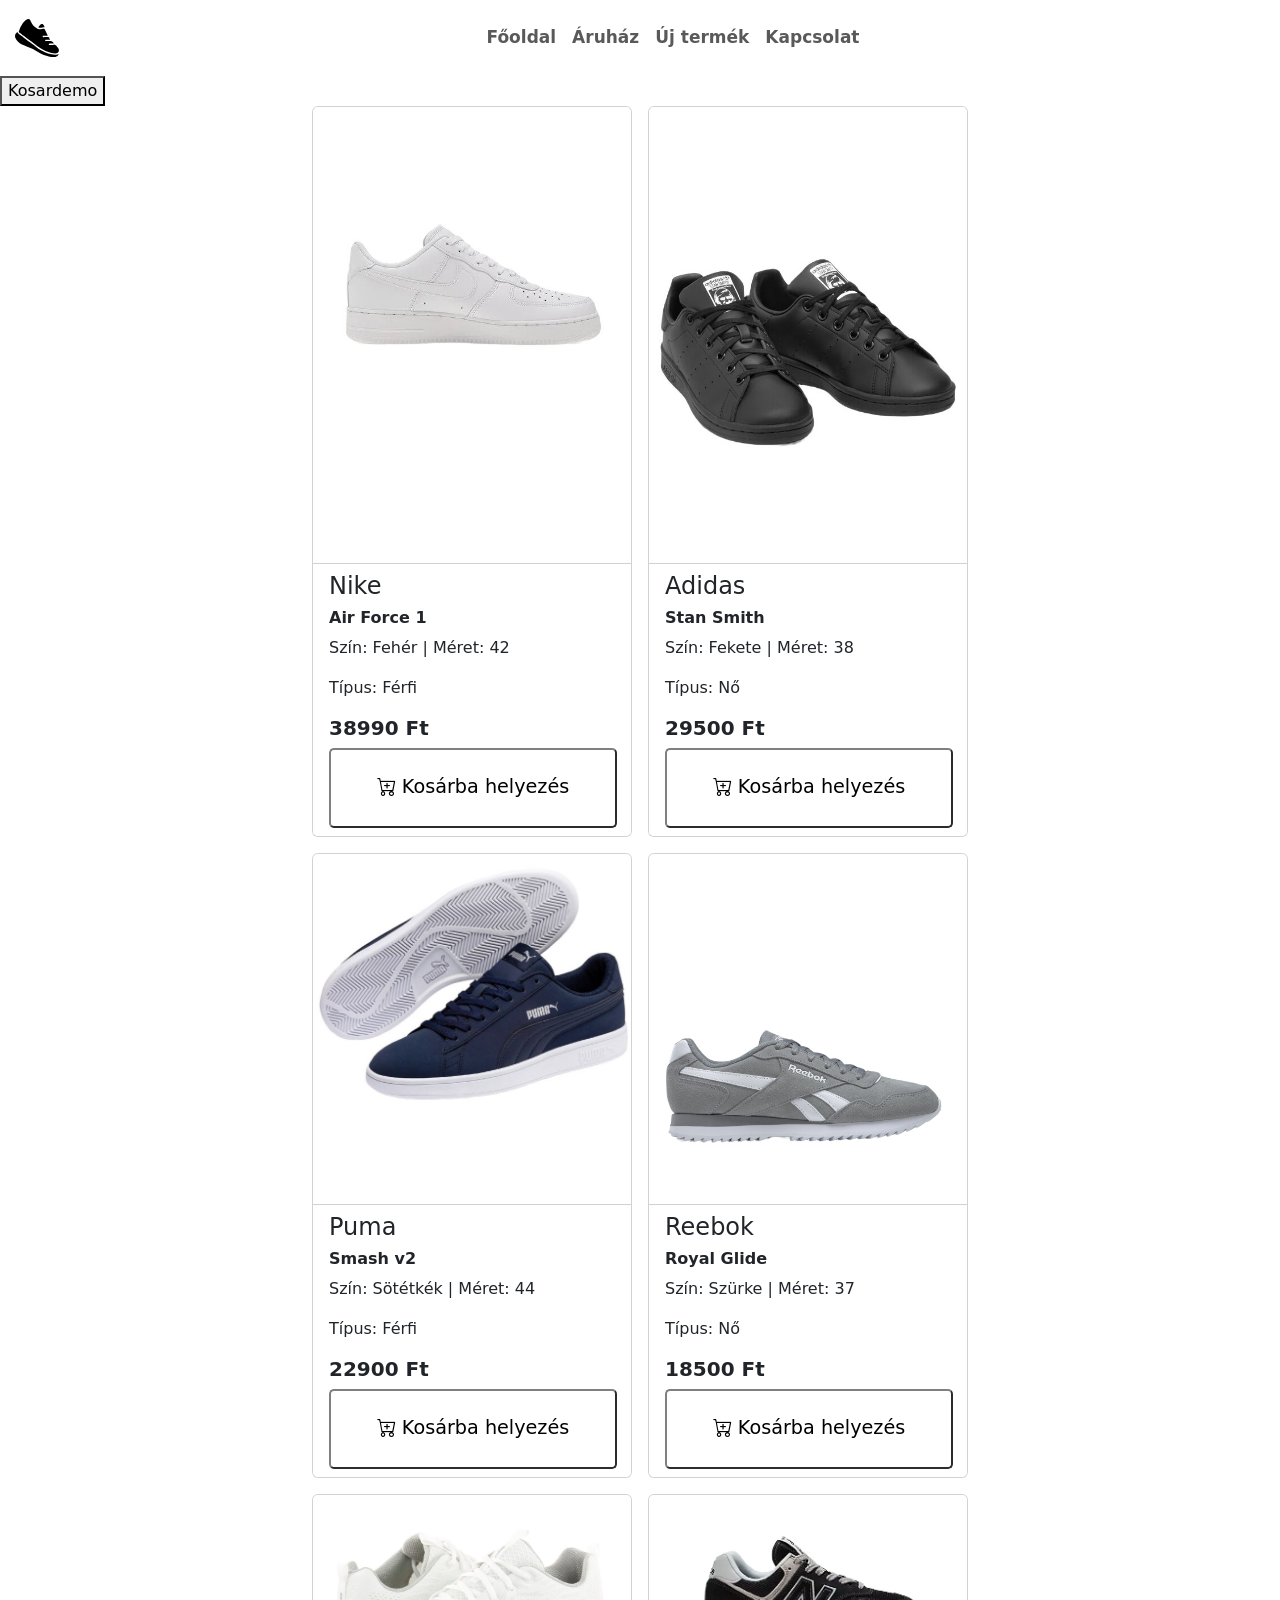
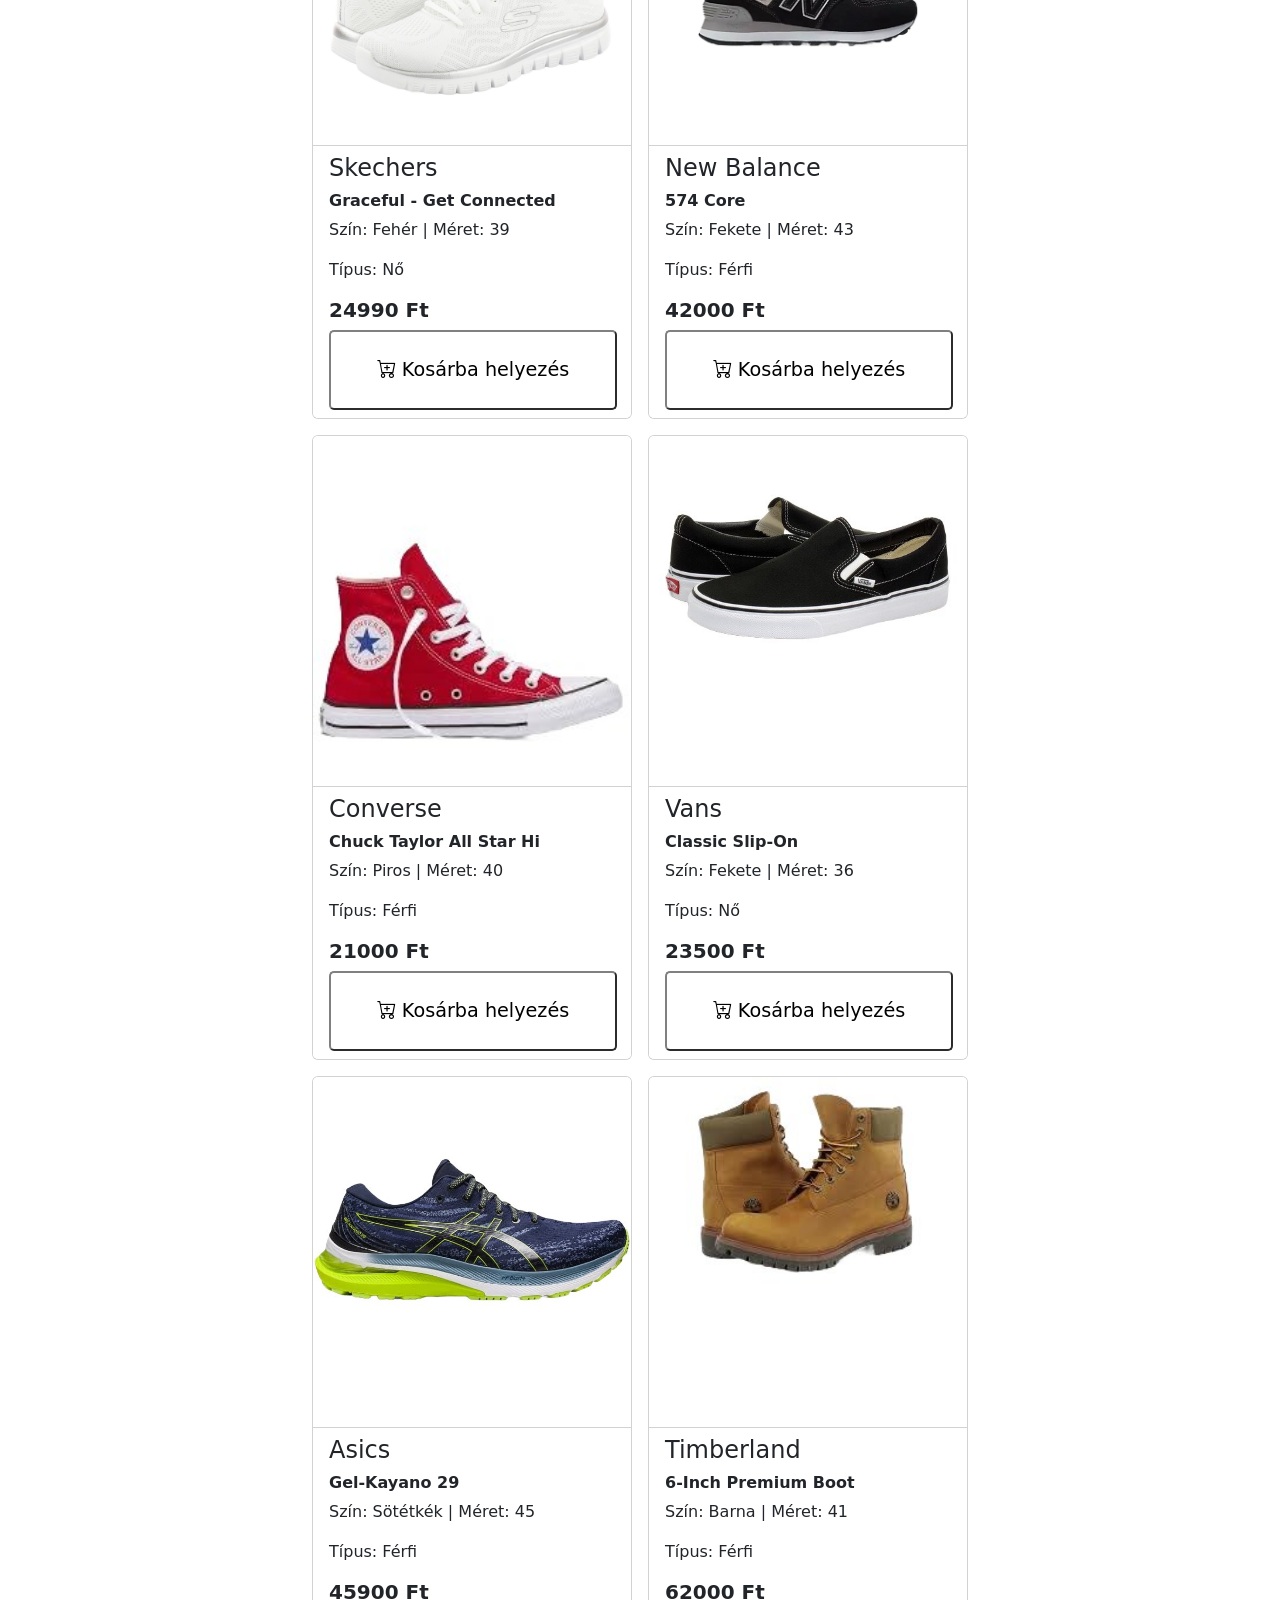
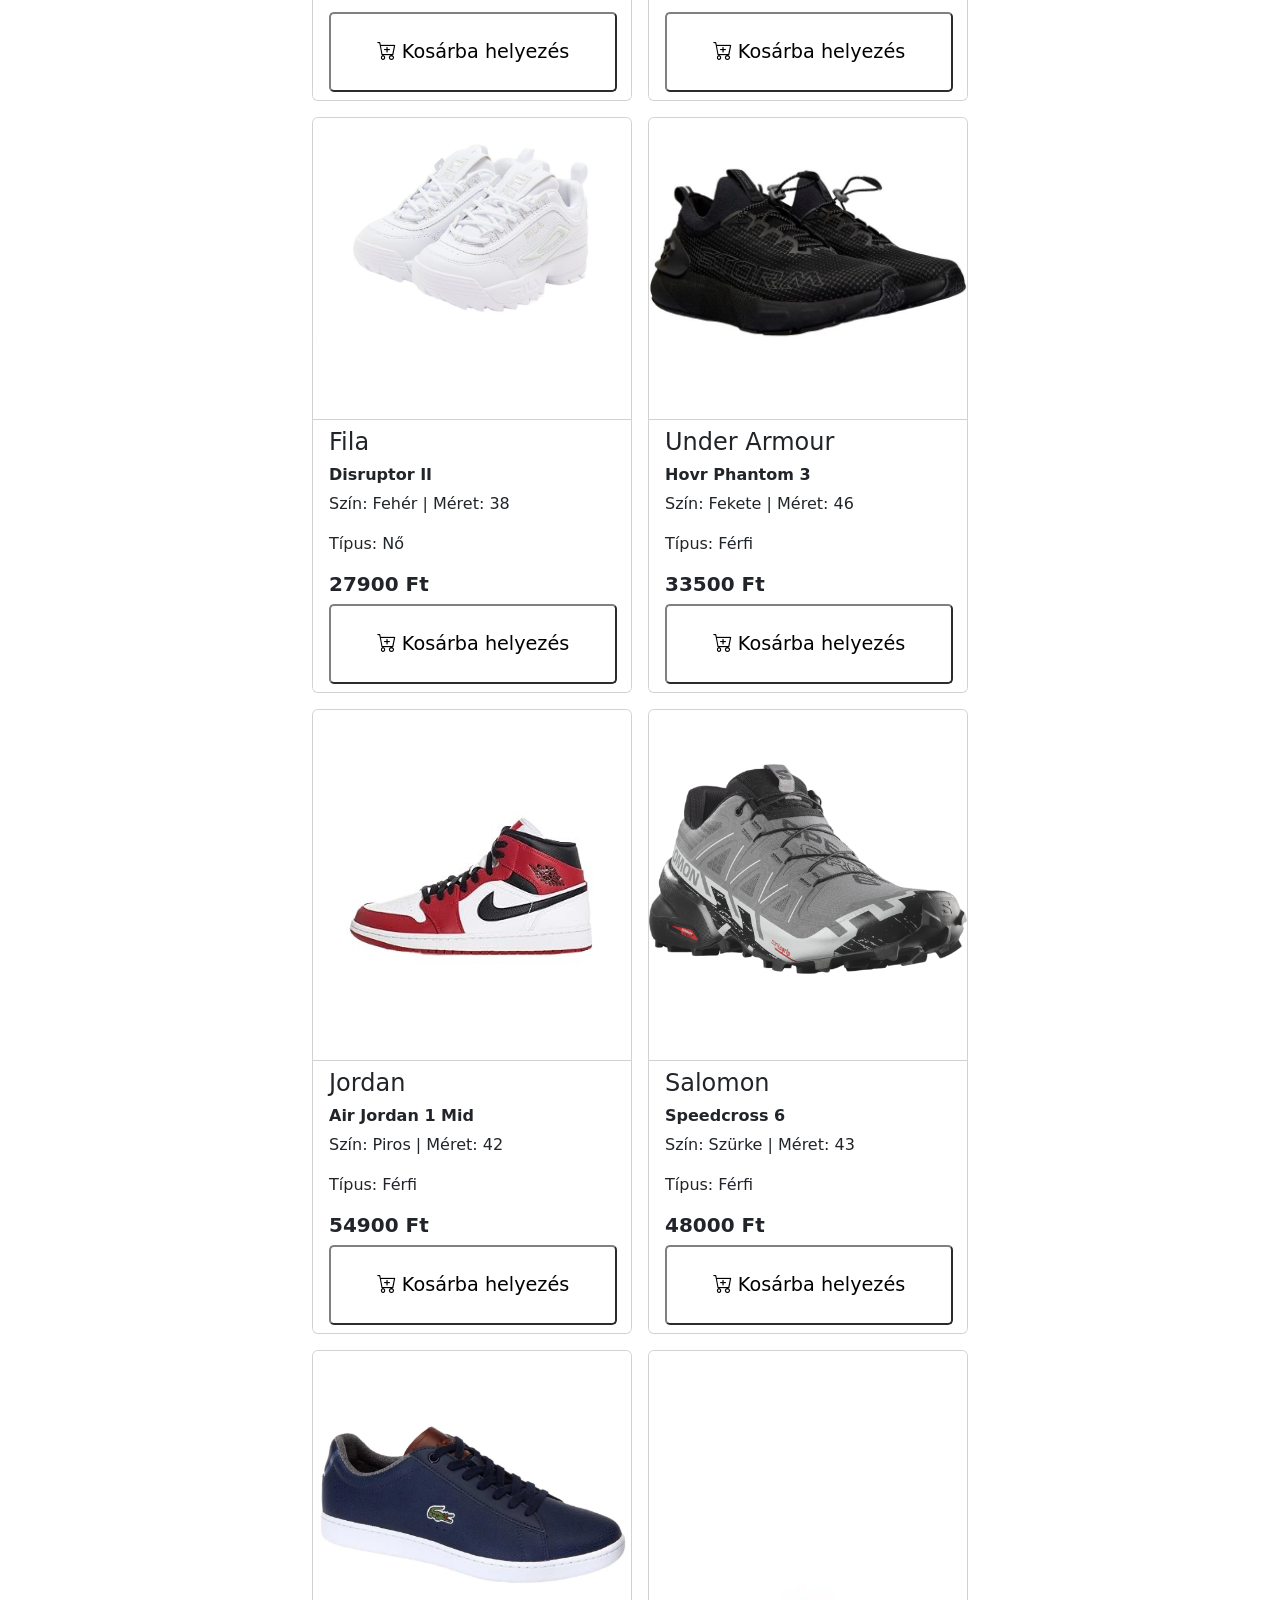
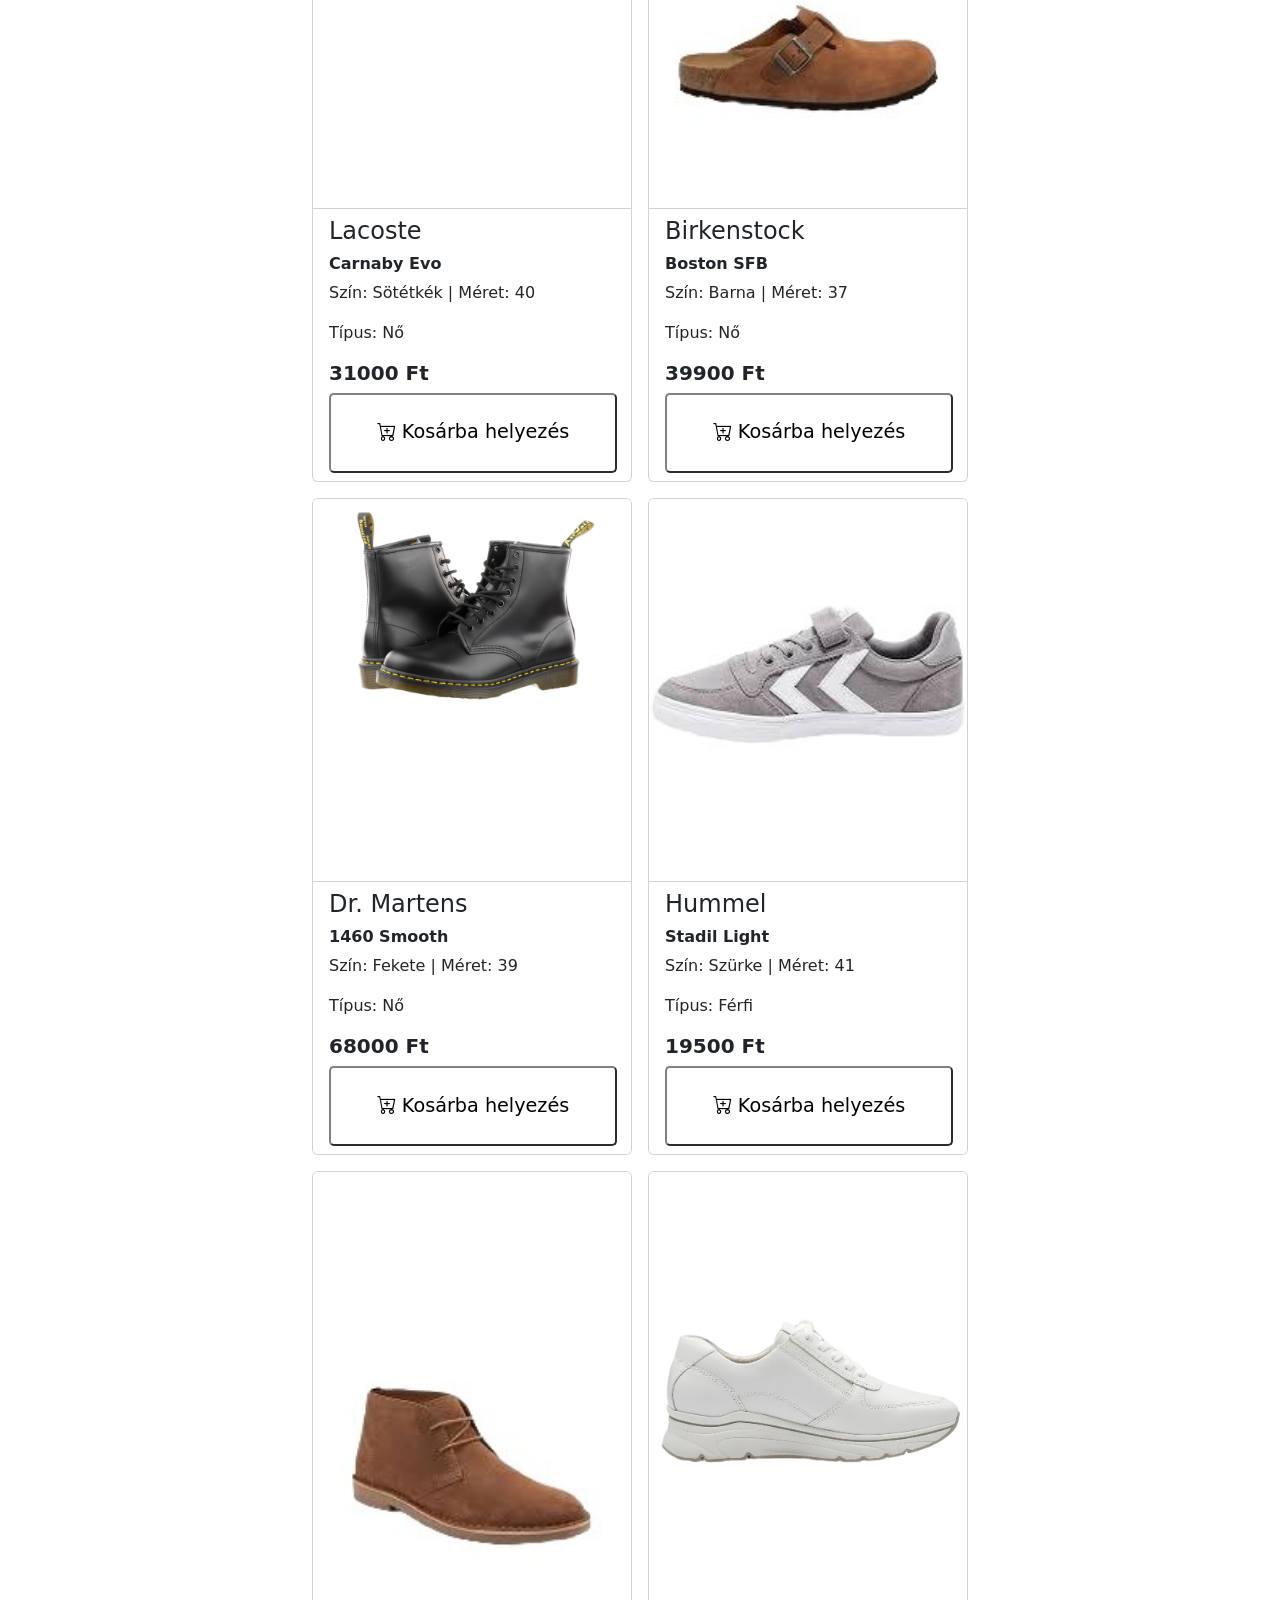
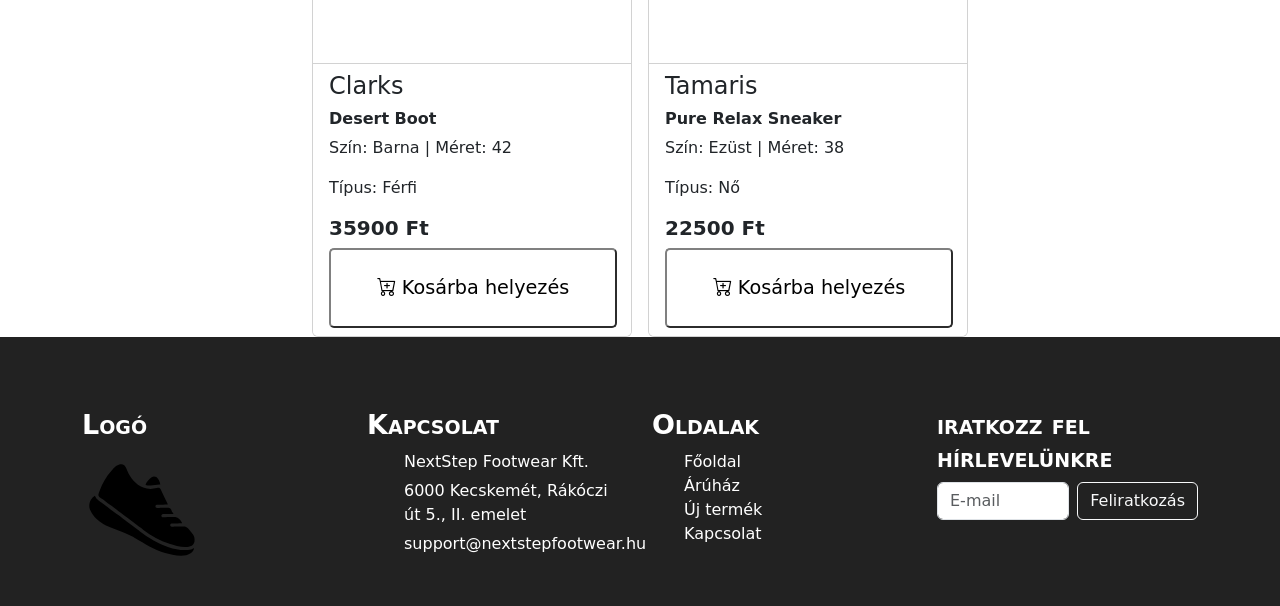
==== aruhaz.html @ 42b1ec0b "Merge branch 'main' of https://github.com/TamasMucsi/aruhazprojekt" ====
<!DOCTYPE html>
<html lang="hu">

<head>
    <meta charset="UTF-8">
    <meta name="viewport" content="width=device-width, initial-scale=1.0">
    <title>Áruház</title>
    <link href="https://cdn.jsdelivr.net/npm/bootstrap@5.3.8/dist/css/bootstrap.min.css" rel="stylesheet">
    <link rel="stylesheet" href="https://cdn.jsdelivr.net/npm/bootstrap-icons@1.13.1/font/bootstrap-icons.min.css">
    <link rel="stylesheet" href="css/style.css">
</head>

<body>
    <navbar id="js-navbar">
        <script>
            fetch("navbar.html")
                .then(response => response.text())
                .then(data => {
                    document.getElementById("js-navbar").innerHTML = data;
                })
                .catch(error => console.error("Hiba a menü betöltődésekor!", error));
        </script>
    </navbar>

    <button id="kosarmodalgomb" data-bs-target="#kosarModal" data-bs-toggle="modal">Kosardemo</button>
    <div class="main d-flex">
        <div class="container-fluid w-75">
            <div class="row justify-content-center g-3" id="cipokcardok"></div>
        </div>


    </div>

    <footer class="footer">
        <script>
            fetch("footer.html")
                .then(response => response.text())
                .then(data => {
                    document.querySelector(".footer").innerHTML = data;
                })
                .catch(error => console.error("Hiba a menü betöltődésekor!", error));; 
        </script>
    </footer>






    <!-- KOSARMODAL -->

    <div class="modal" tabindex="-1" id="kosarModal">
        <div class="modal-dialog modal-xl">
            <div class="modal-content">
                <div class="modal-header">
                    <h5 class="modal-title">Az én kosaram:</h5>
                    <button type="button" class="btn-close" data-bs-dismiss="modal" aria-label="Close"></button>
                </div>
                <div class="modal-body">
                    <div class="row d-flex justify-content-center g-5" id="kosarBody"></div>
                    
                </div>
                <div class="modal-footer">
                    <button type="button" class="btn btn-secondary" data-bs-dismiss="modal">Bezárás</button>
                    <button type="button" class="btn btn-primary">Kosár Kiürítése</button>
                </div>
            </div>
        </div>
    </div>


    <script src="https://cdn.jsdelivr.net/npm/@popperjs/core@2.11.8/dist/umd/popper.min.js"></script>
    <script src="https://cdn.jsdelivr.net/npm/bootstrap@5.3.8/dist/js/bootstrap.min.js"></script>
    <script src="js/script.js"></script>
</body>

</html>
---- css/style.css ----
@import url('https://fonts.googleapis.com/css2?family=Bebas+Neue&family=JetBrains+Mono:ital,wght@0,100..800;1,100..800&display=swap');

body{
    background-color: white;
}

/* Navbar */

.navbar{
    background-color: rgb(255, 255, 255);
}

.nav-item{
    font-size: 17px;
    font-weight: bold;
    color: rgb(114, 114, 114);
    
}

.nav-item:hover{
    color: rgb(0, 0, 0);
    transition: 2s;
    
}

/* Footer */

footer{
    background: rgb(34, 34, 34);
    /* position: fixed; */
    width: 100%;
    height: auto;
    bottom: 0;
    display: flex;
}

footer h5{
    color: white;
    font-weight: bold;
    font-variant: small-caps;
    font-size: 27px;
}

footer p{
    color: white;
}

footer img{
    width: 120px;
}

.kapcsolat{
    list-style-type: none;
    font-size: 16px;
    color: white;
}

.kapcsolat_li{
    margin: 5px;
}

.oldalak{
    list-style-type: none;
    font-size: 16px;
    color: white;
}

.oldalak:hover{
    font-size: 22px;
    transition: 0.5s;
}

footer a{
    text-decoration: none;
    color: white;
}

footer .col-md-3{
    margin-bottom: 10px;
}

/* Főoldal */

.fooldaldiv{
    background-image: url('../img/fooldalkep.jpg');
    background-size: cover;
    background-position: center center;
    height: 500px;
    border-radius: 0px 0px 25px 25px;
}

.fooldalcim{
    color: white;
    font-size: 33px;
    font-weight: bold;
    padding-top: 150px;
    padding-left: 150px;
    font-family: 'JetBrains Mono';
}






.card-footer{
    background-color: white;
}

#kosarGomb{
    border-radius: 5px;
    border-color: grey;
    background-color: white;
    height: 5rem;
    font-size: larger;
    width: 18rem;
    text-align: center;
    transition: background-color 0.5s;
}
#kosarGomb:hover{
    background-color: lightgrey;
}
#kosarGomb:active{
    background-color: grey;
}


.main-logo{
    height: 50px;
    width: 50px;
}

#kosarTorlesGomb{
    background-color: #fff;
    color: red;
    border: 1px solid red;
    border-radius: 5px;
    width: 18rem;
    height: 2rem;
    transition: background-color 0.5s;
}
#kosarTorlesGomb:hover{
    background-color: red;
    color: white;
}
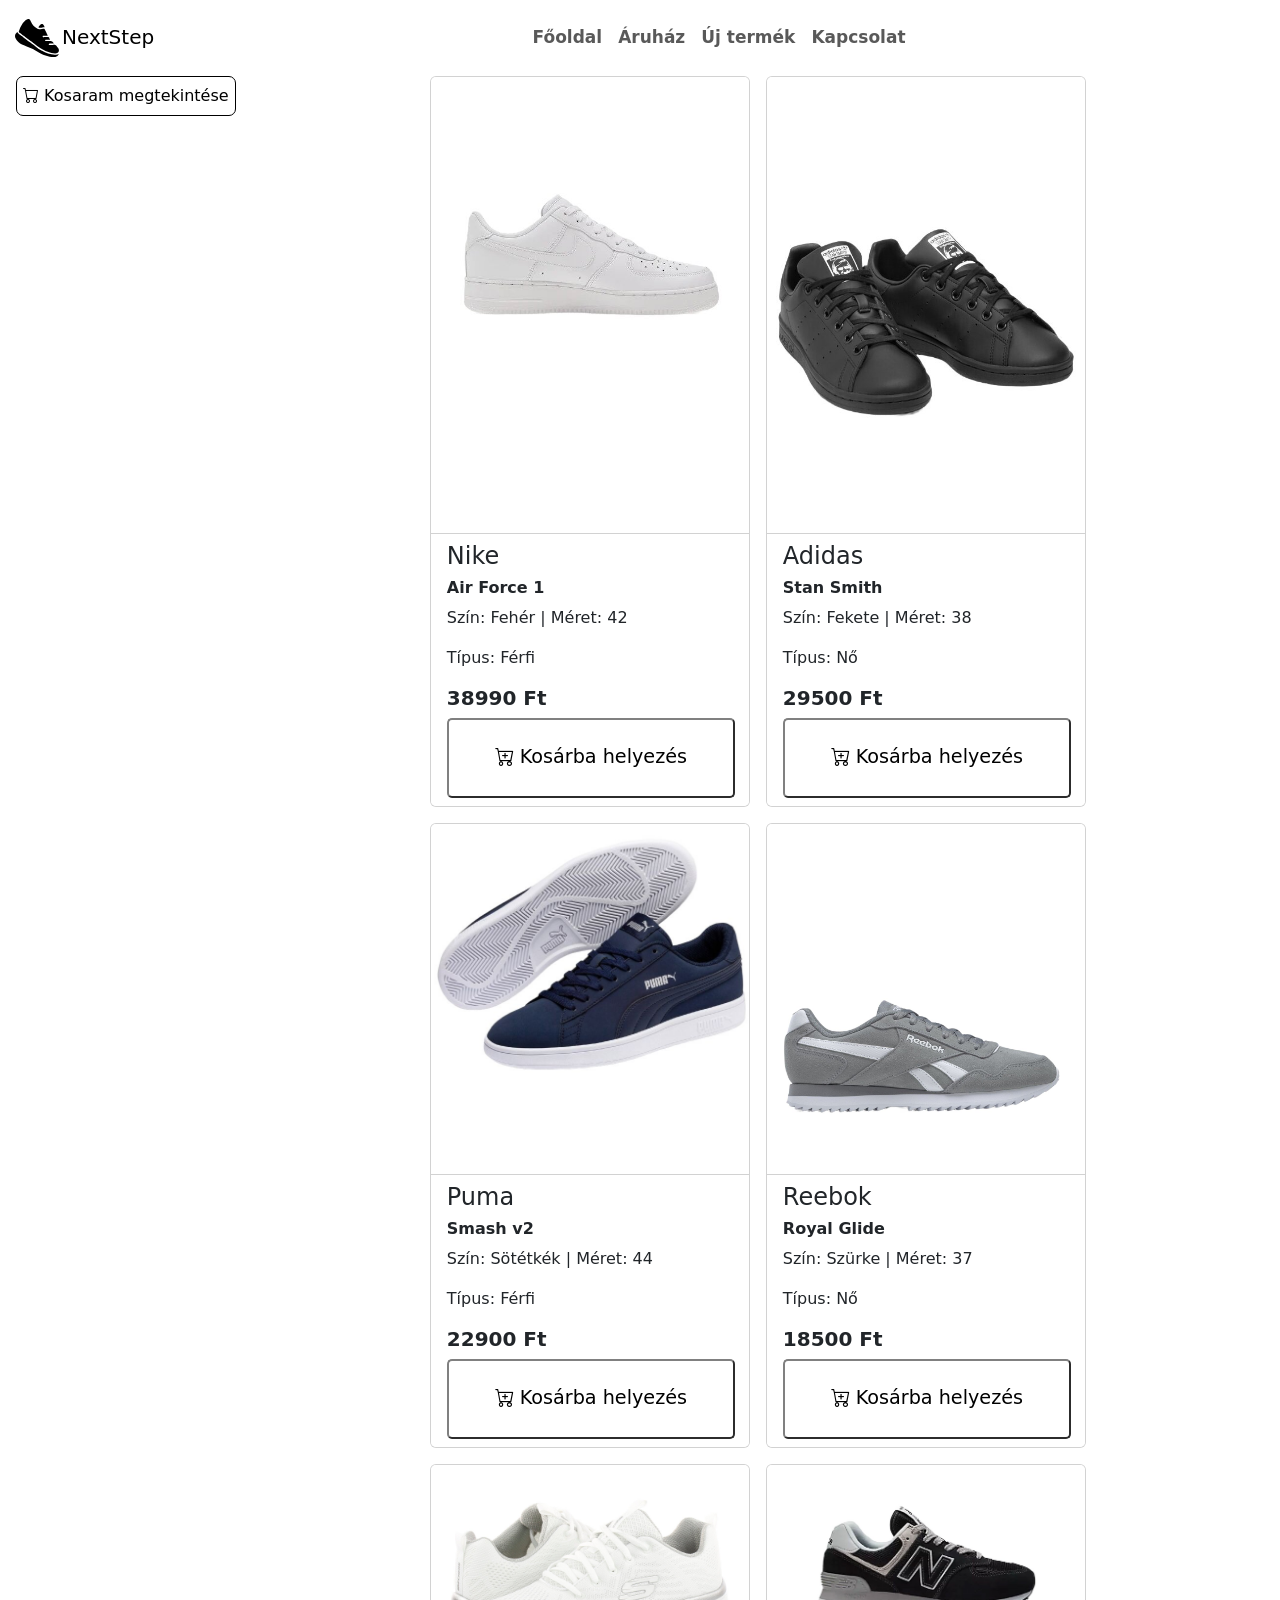
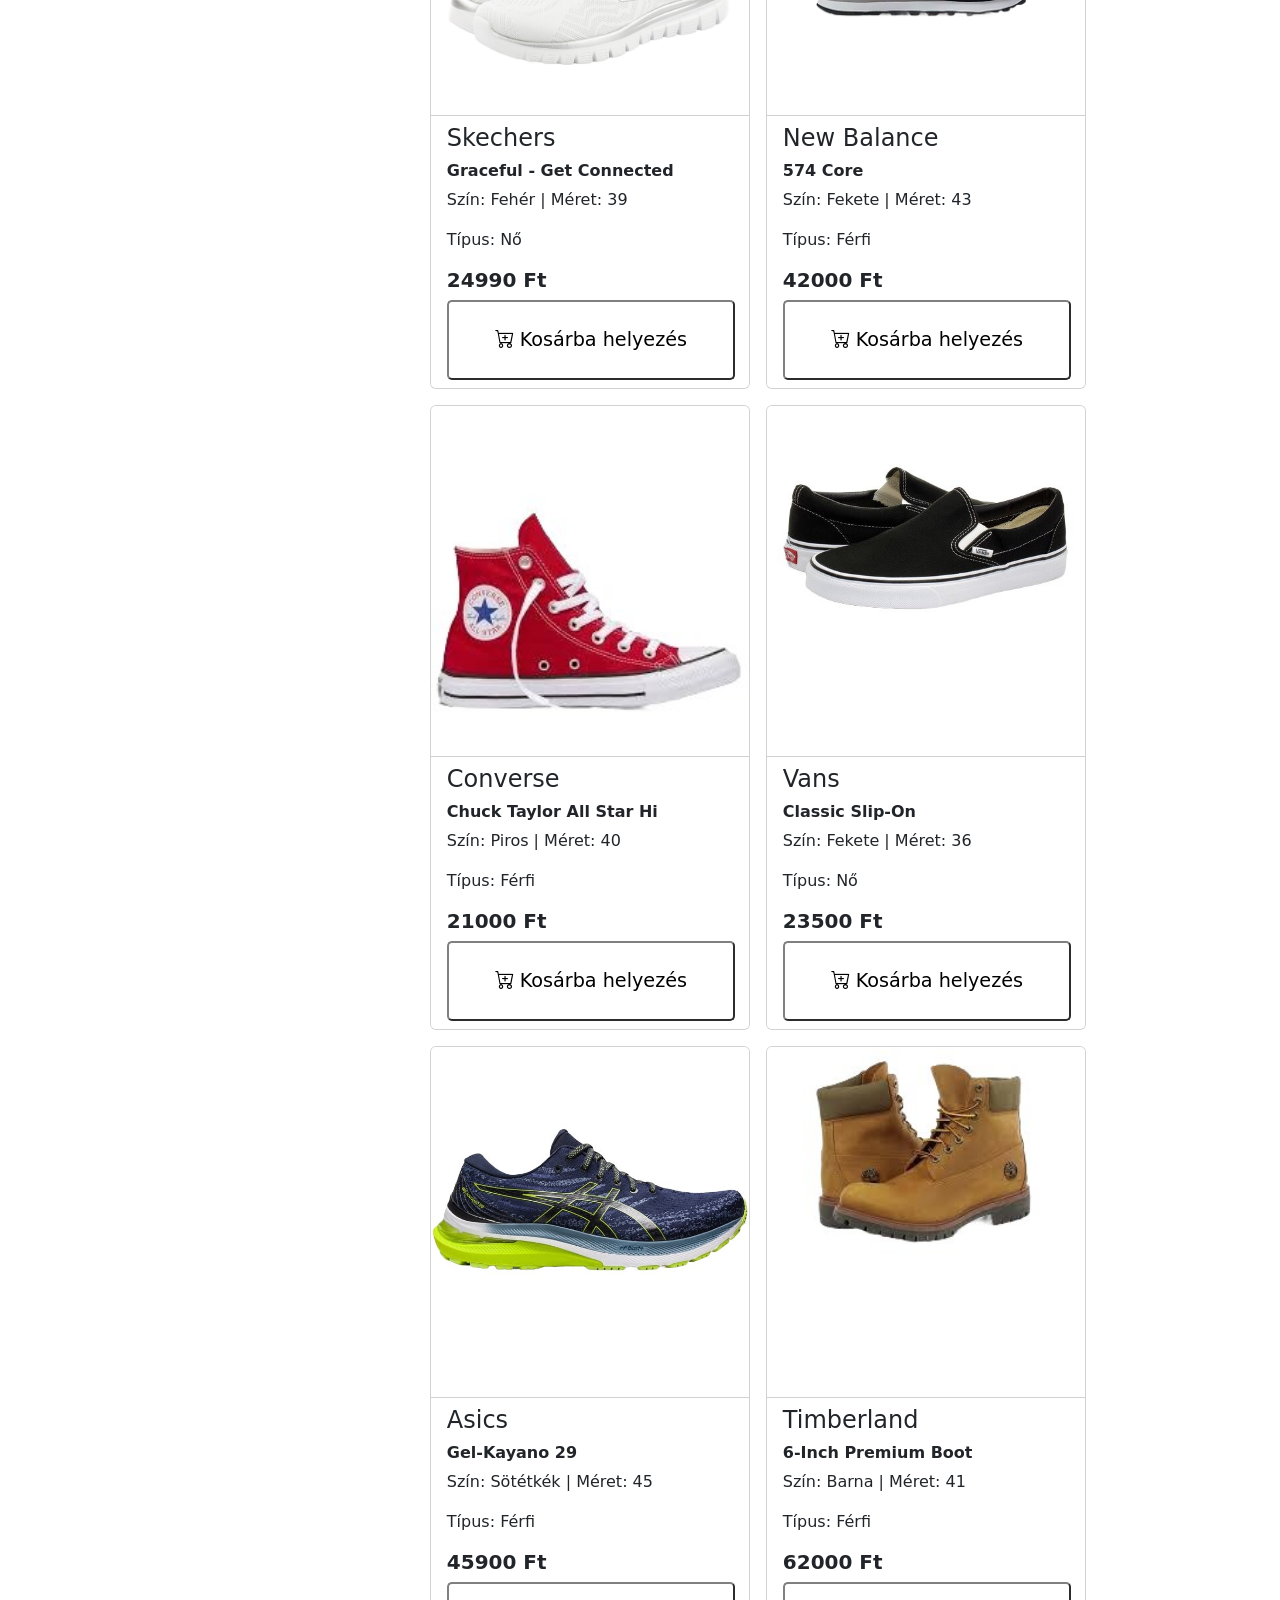
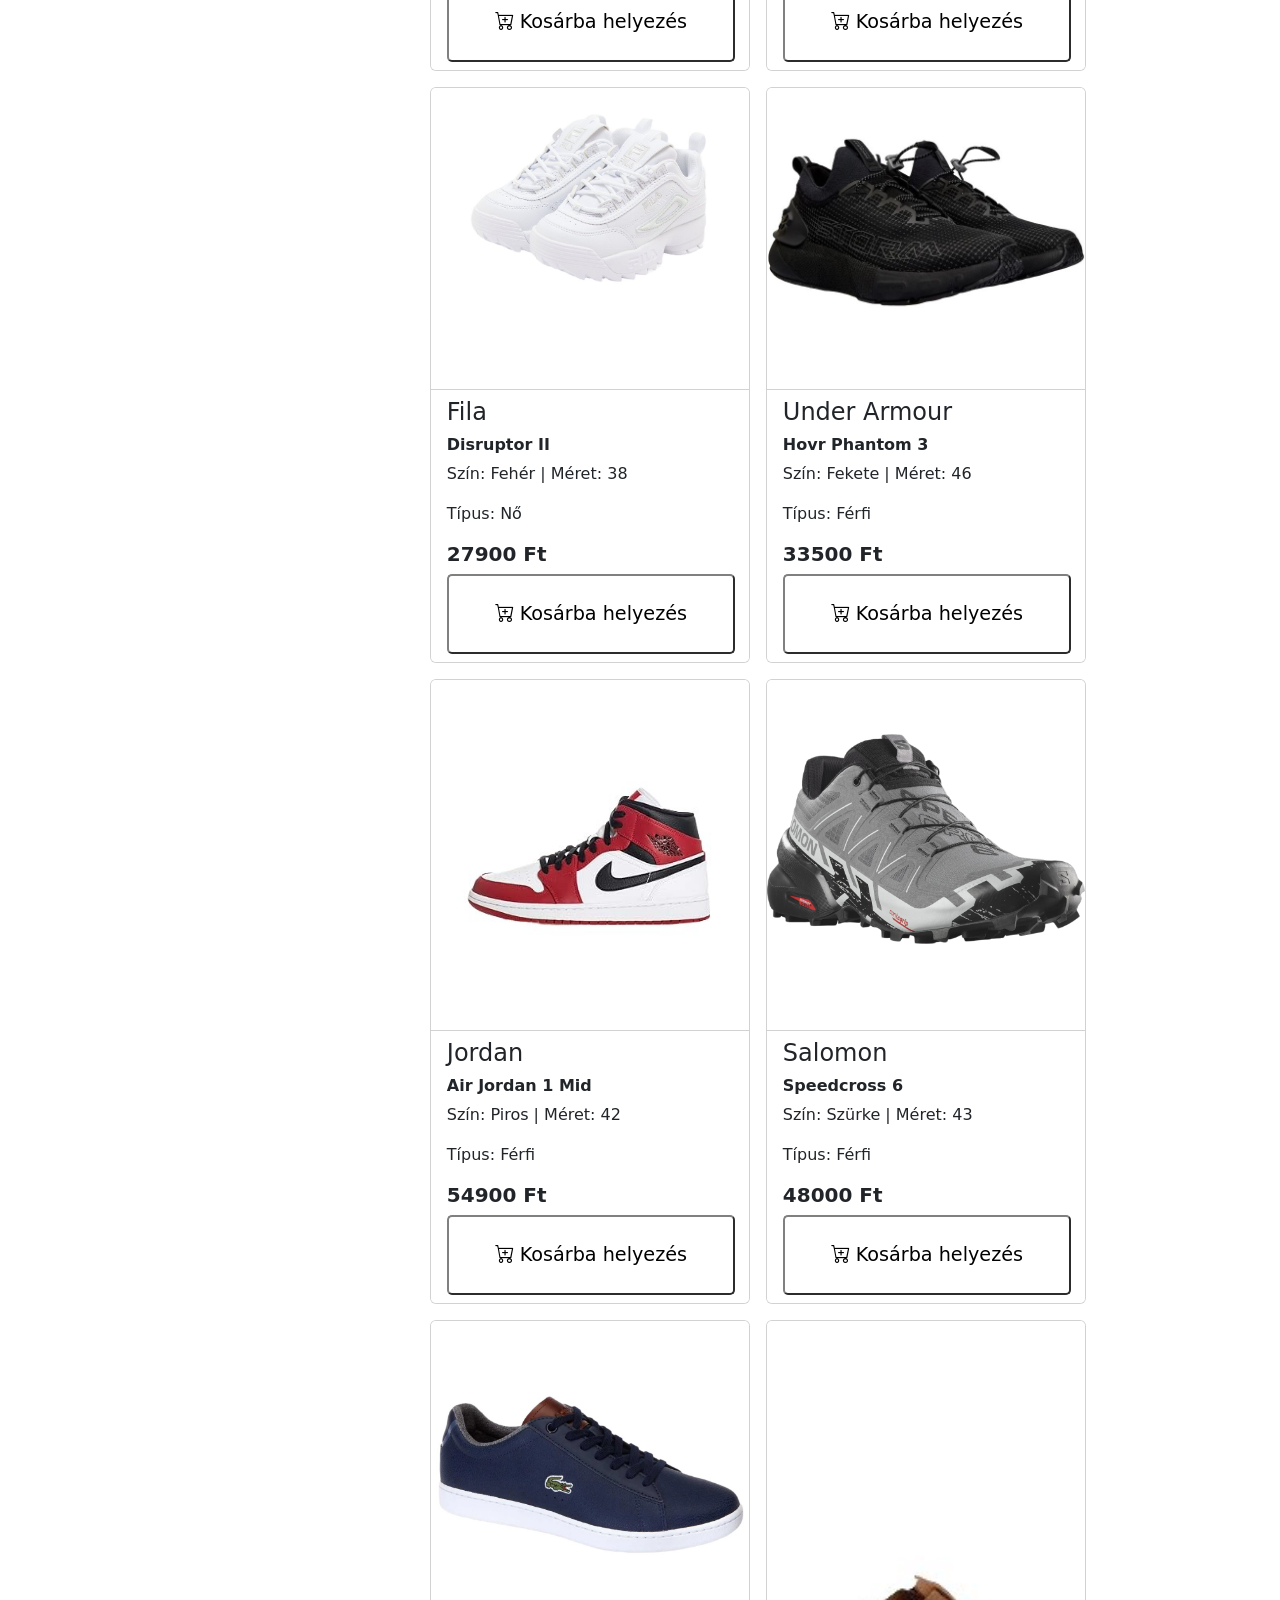
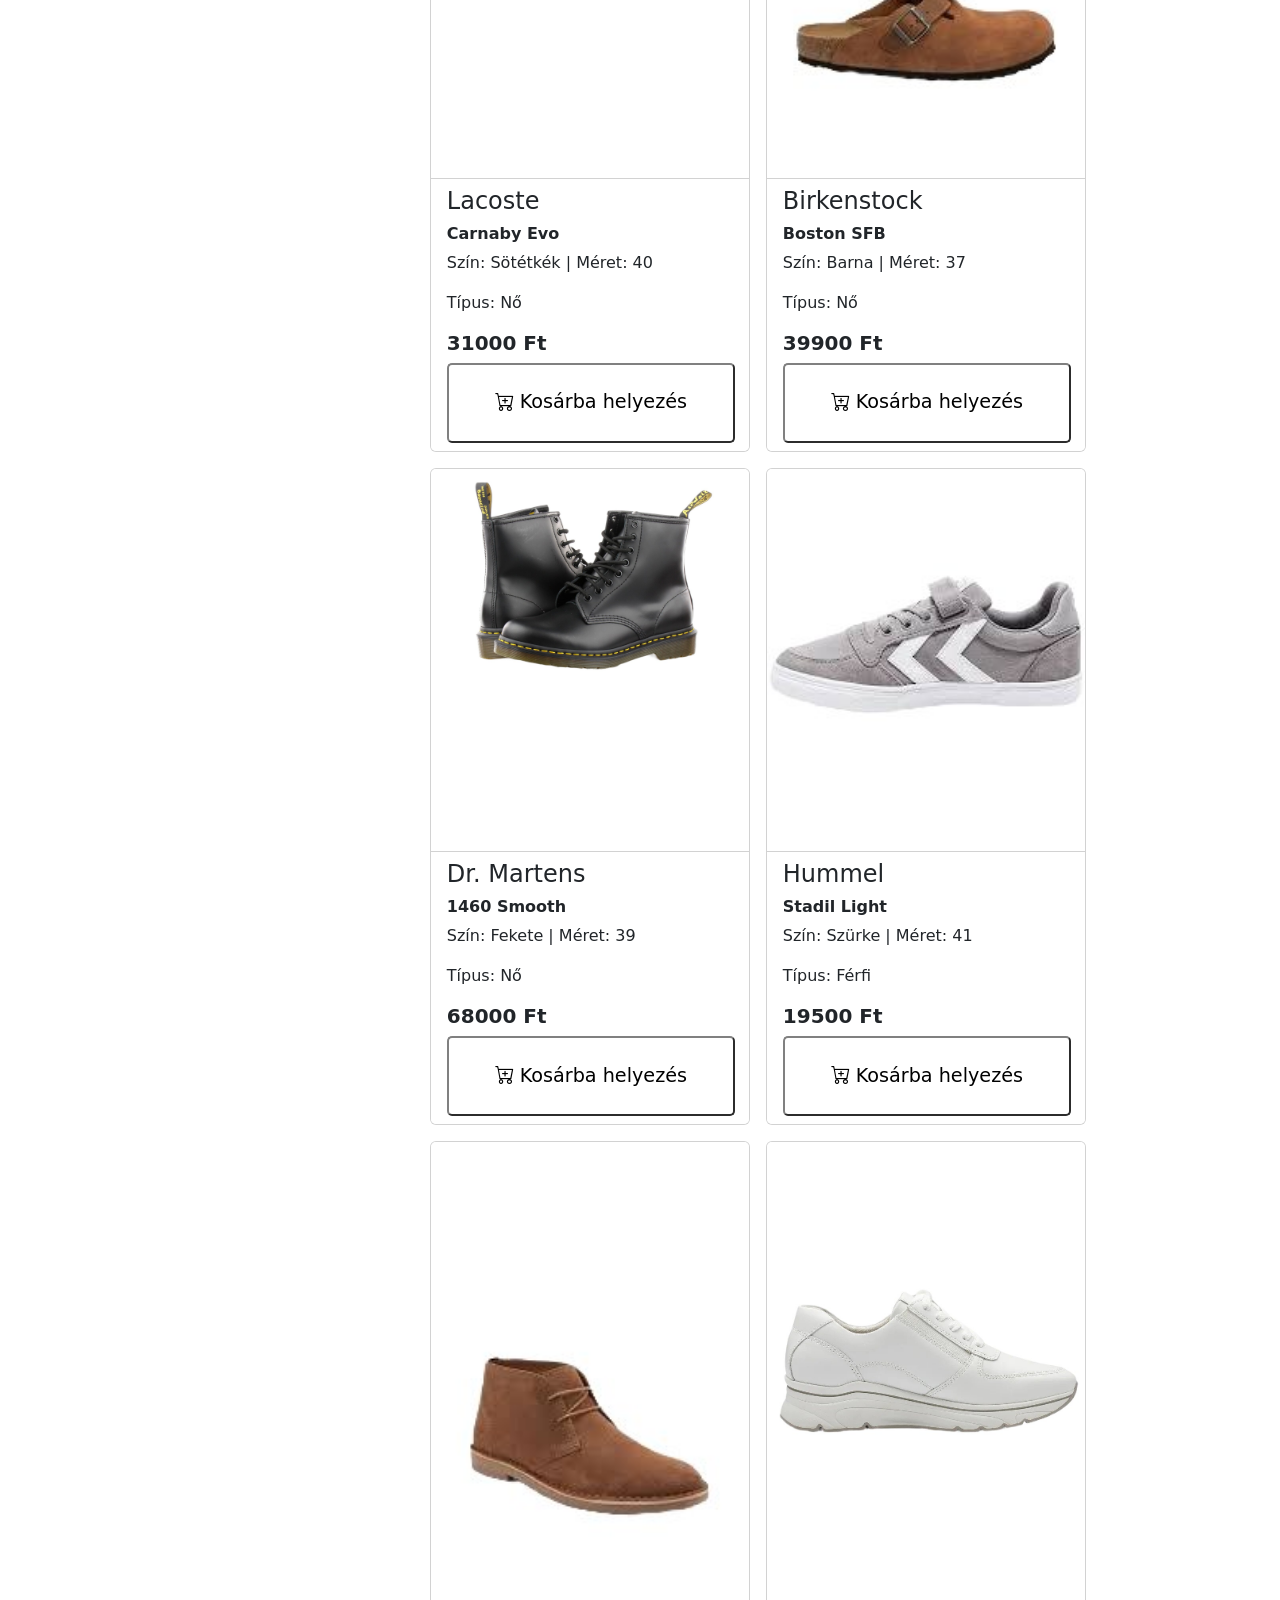
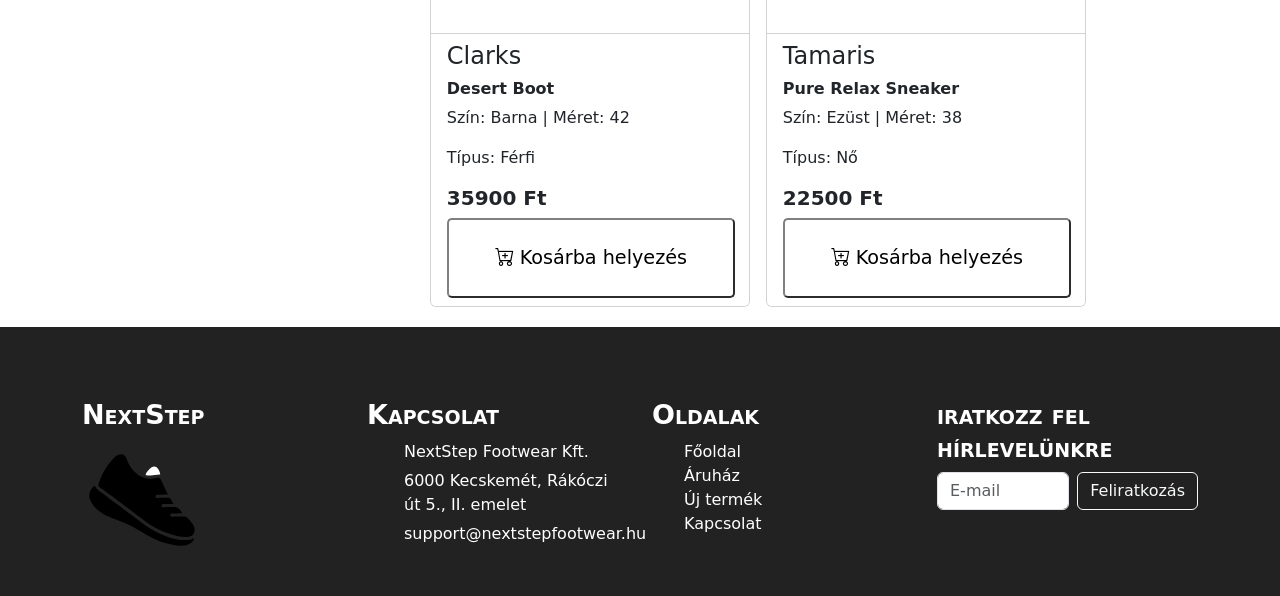
==== commit ec265fbc: "fasz" ====
--- a/aruhaz.html
+++ b/aruhaz.html
@@ -22,8 +22,8 @@
         </script>
     </navbar>
 
-    <button id="kosarmodalgomb" data-bs-target="#kosarModal" data-bs-toggle="modal">Kosardemo</button>
     <div class="main d-flex">
+        <button id="kosarmodalgomb" class="ms-3" data-bs-target="#kosarModal" data-bs-toggle="modal"><i class="bi bi-cart"></i> Kosaram megtekintése</button>
         <div class="container-fluid w-75">
             <div class="row justify-content-center g-3" id="cipokcardok"></div>
         </div>
@@ -62,7 +62,7 @@
                 </div>
                 <div class="modal-footer">
                     <button type="button" class="btn btn-secondary" data-bs-dismiss="modal">Bezárás</button>
-                    <button type="button" class="btn btn-primary">Kosár Kiürítése</button>
+                    <button type="button" class="btn btn-primary" id="kosarUritesGomb">Kosár Kiürítése</button>
                 </div>
             </div>
         </div>
--- a/css/style.css
+++ b/css/style.css
@@ -26,6 +26,7 @@
 /* Footer */
 
 footer{
+    margin-top: 20px;
     background: rgb(34, 34, 34);
     /* position: fixed; */
     width: 100%;
@@ -98,6 +99,15 @@
     font-family: 'JetBrains Mono';
 }
 
+.cipokep {
+    width: 110px;
+    height: 110px;
+    object-fit: cover;
+}
+
+.fooldalcipokep{
+    width: 500px;
+}
 
 
 
@@ -130,7 +140,7 @@
     width: 50px;
 }
 
-#kosarTorlesGomb{
+.torles-gomb{
     background-color: #fff;
     color: red;
     border: 1px solid red;
@@ -139,7 +149,21 @@
     height: 2rem;
     transition: background-color 0.5s;
 }
-#kosarTorlesGomb:hover{
+.torles-gomb:hover{
     background-color: red;
     color: white;
+}
+
+
+#kosarmodalgomb{
+    height: 40px;
+    border: 1px solid black;
+    border-radius: 7px;
+    transition: background-color 0.5s;
+    background-color: #fff;
+}
+
+
+#kosarmodalgomb:hover{
+    background-color: lightgrey;
 }
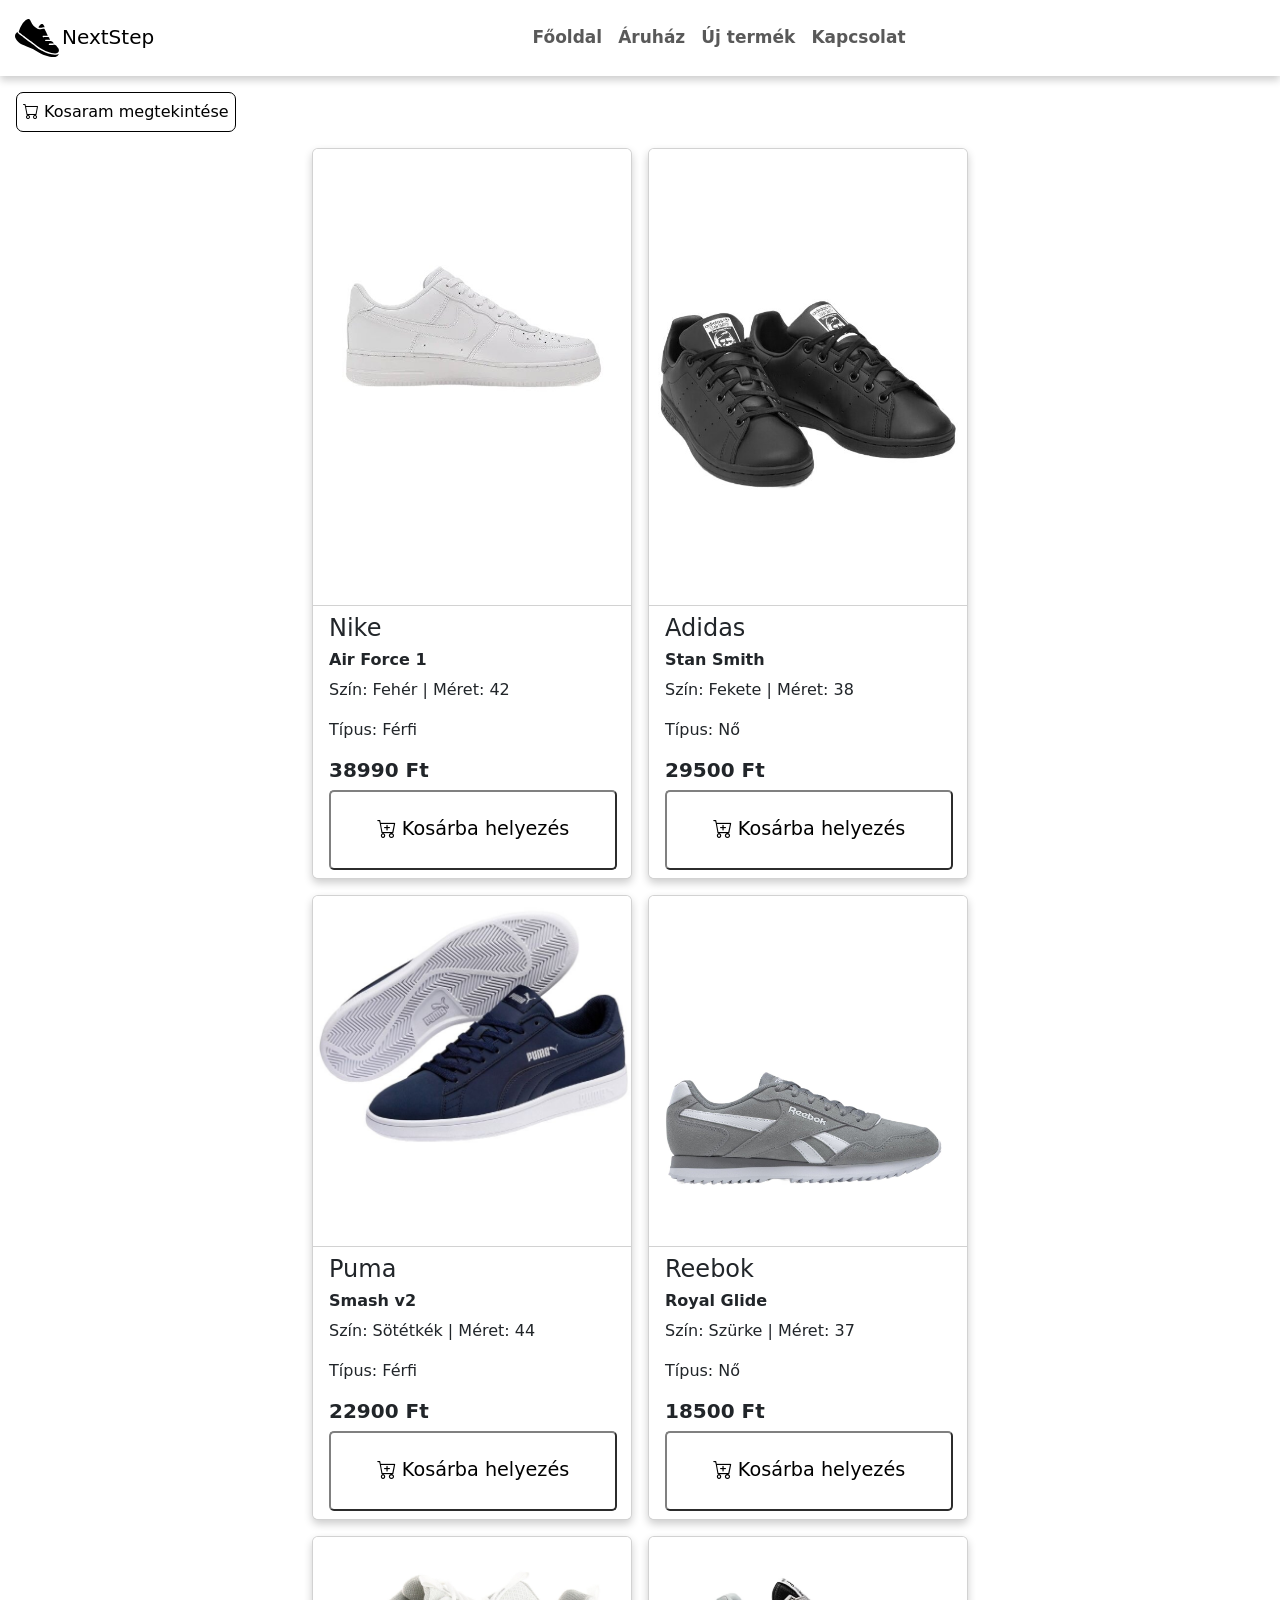
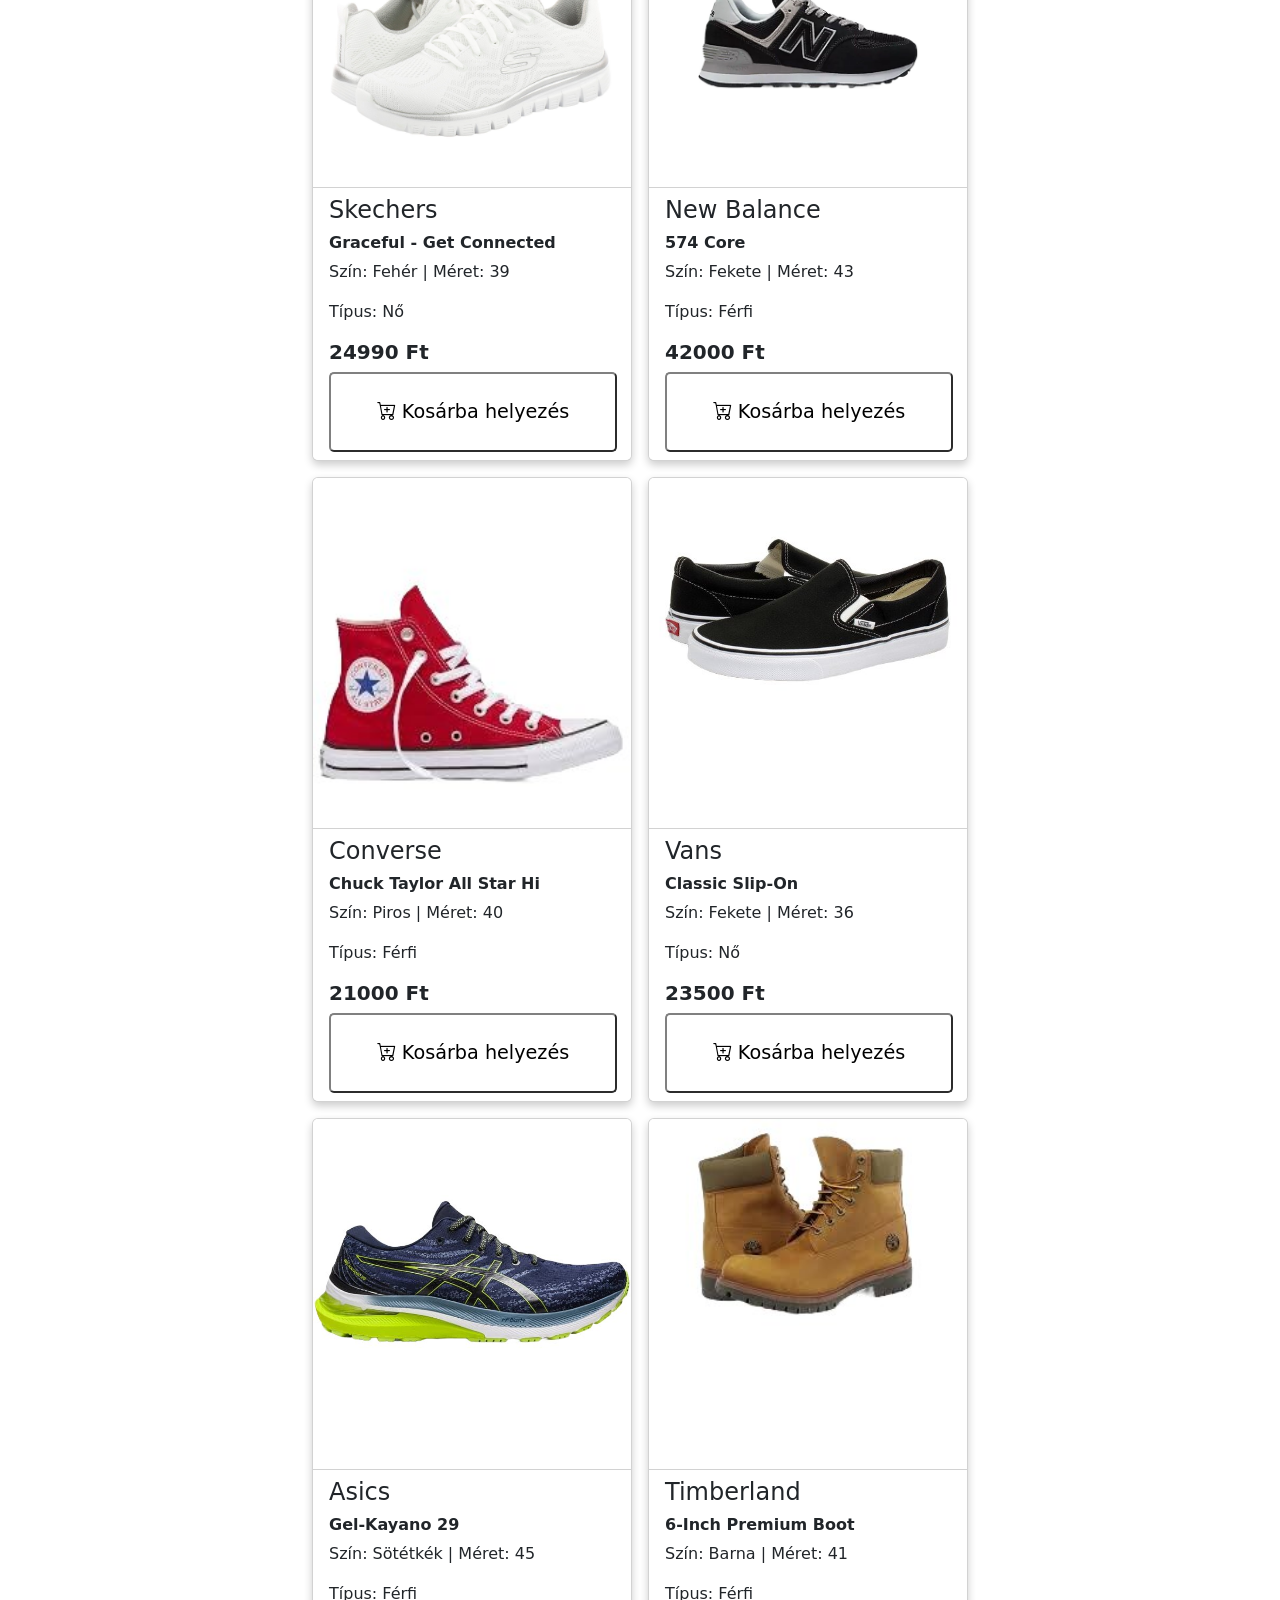
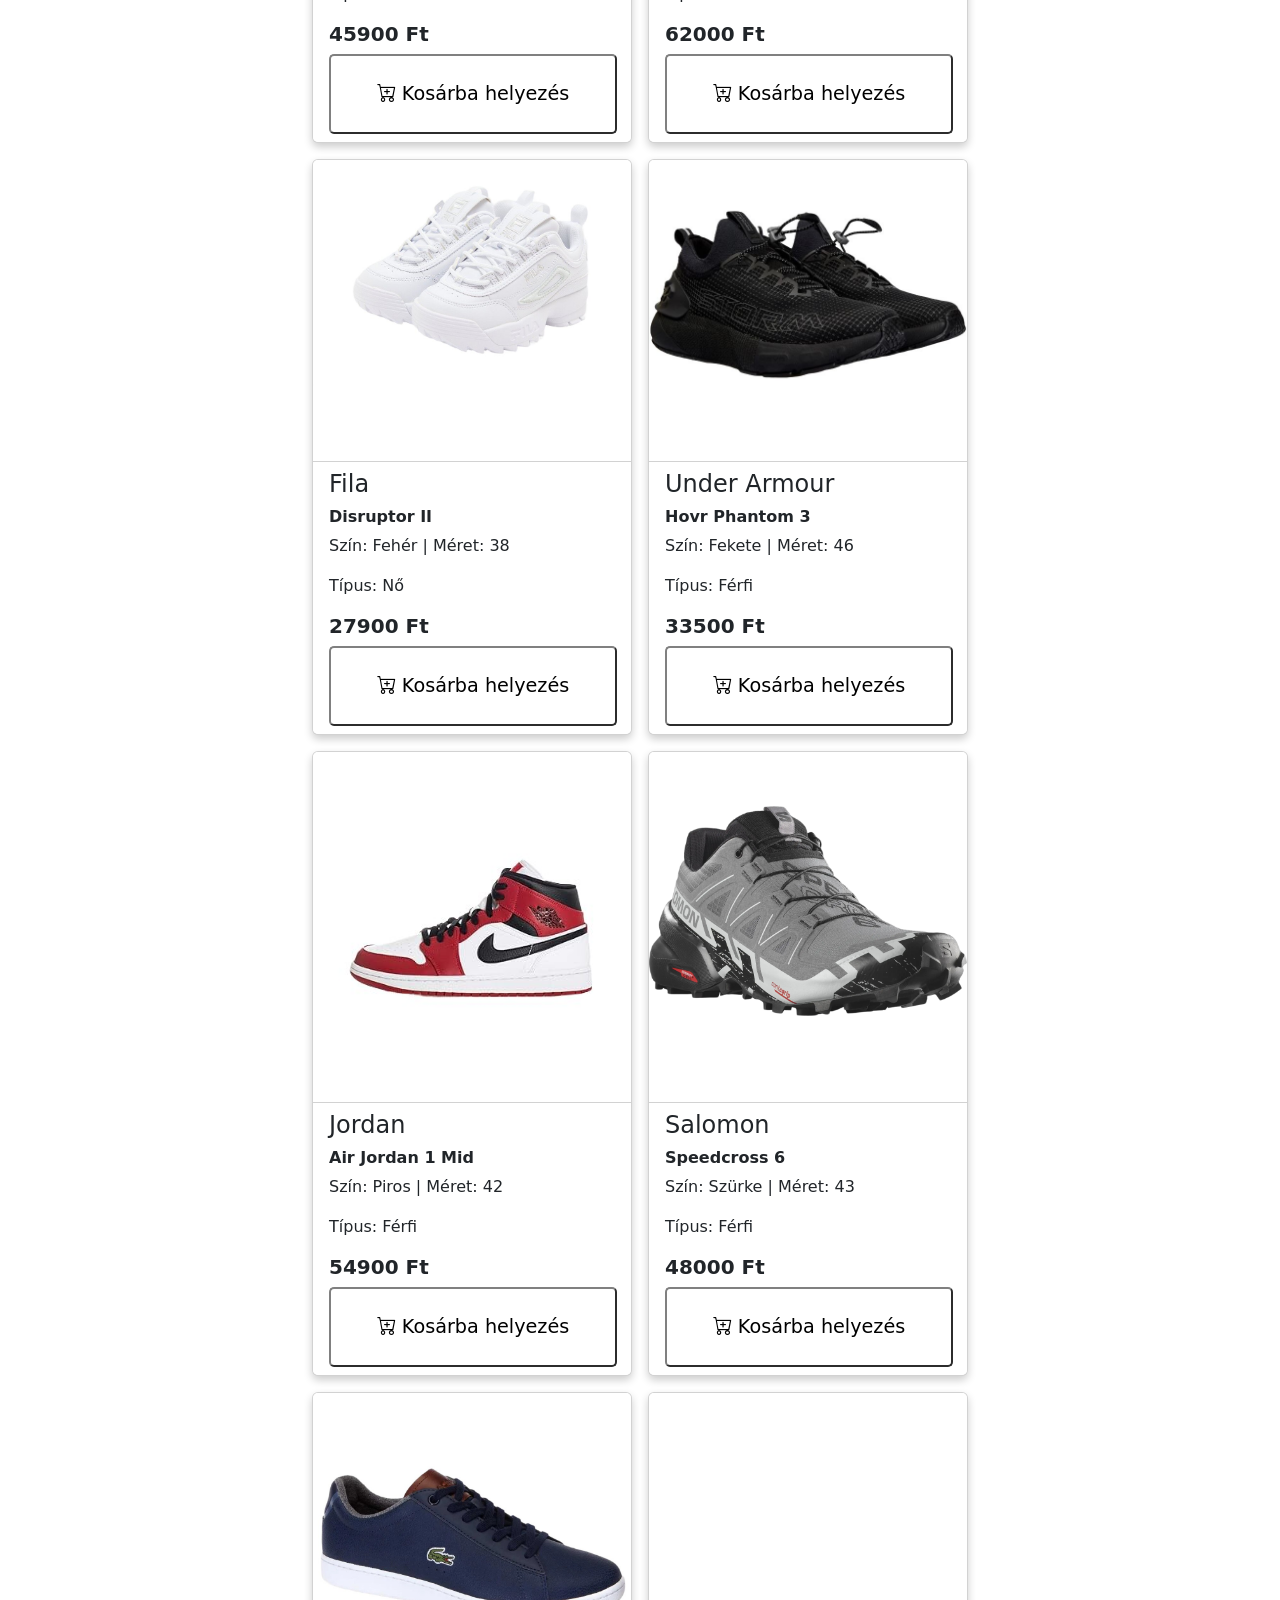
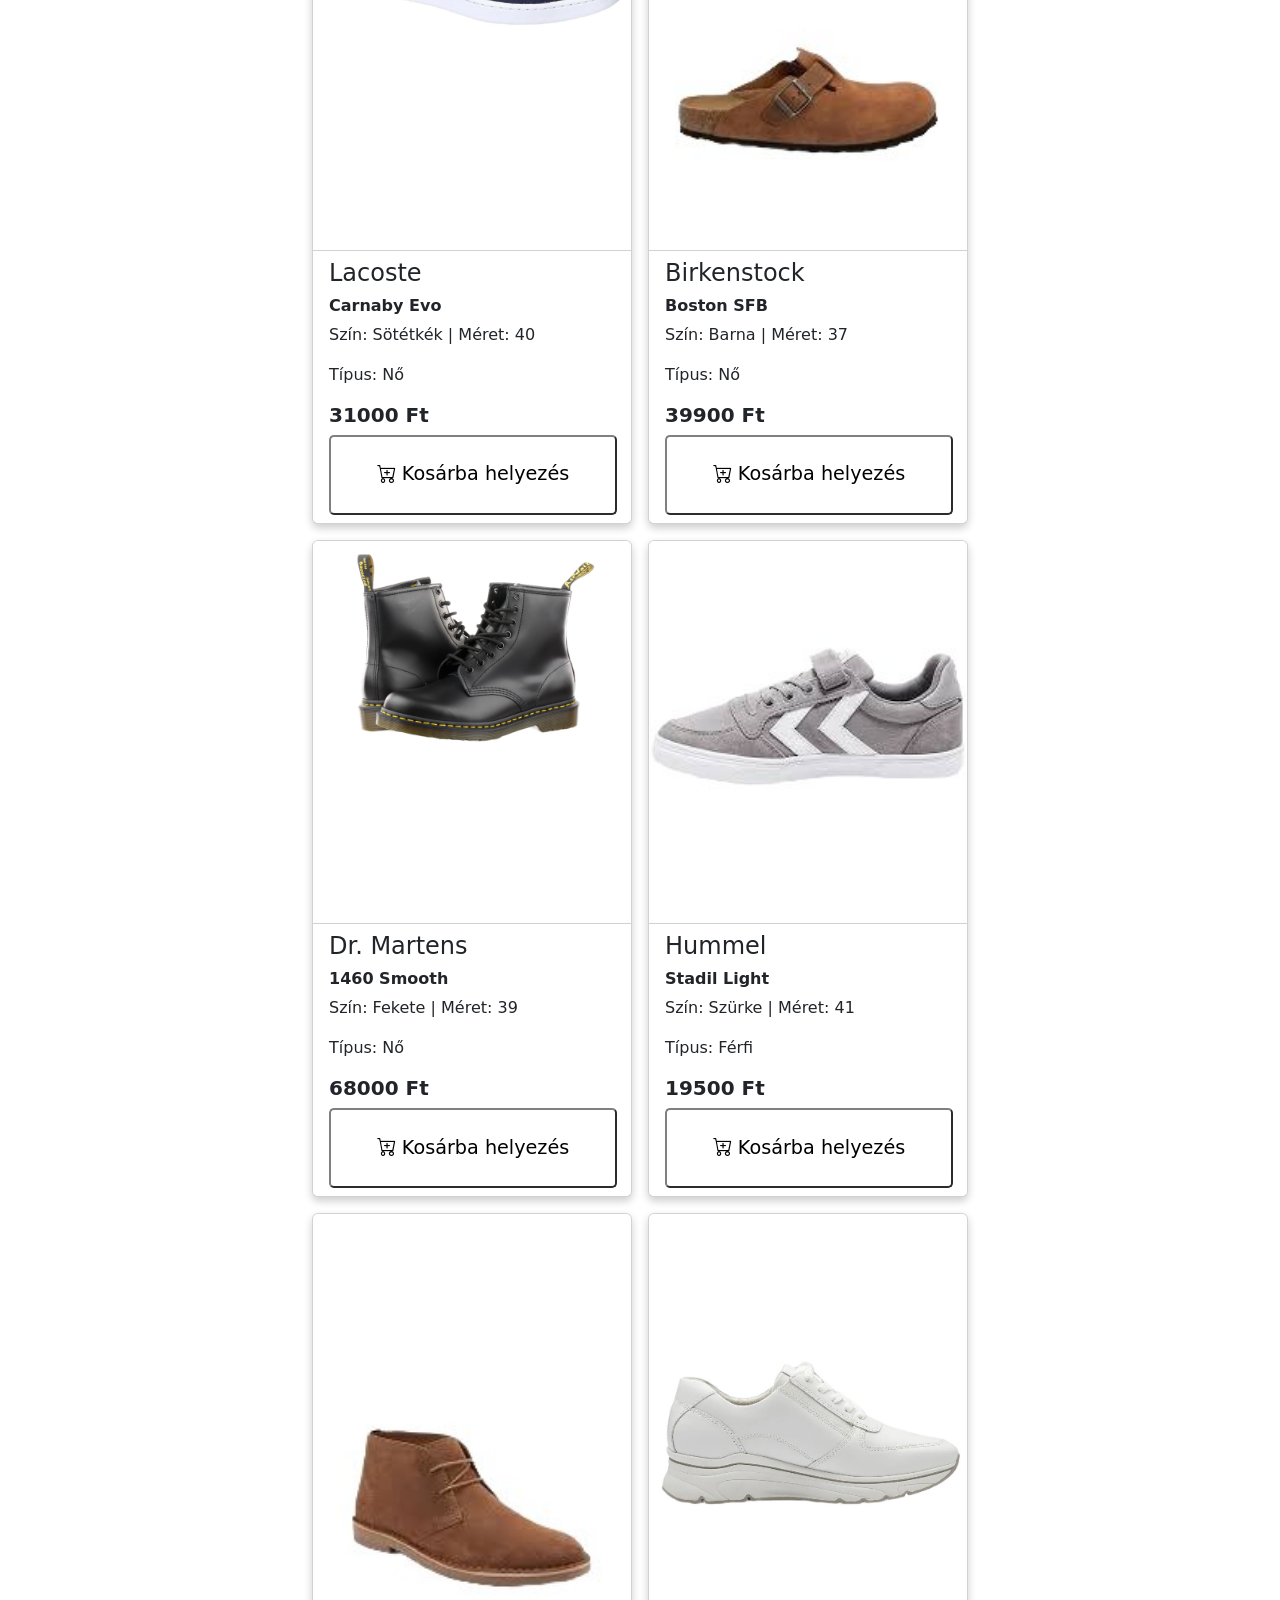
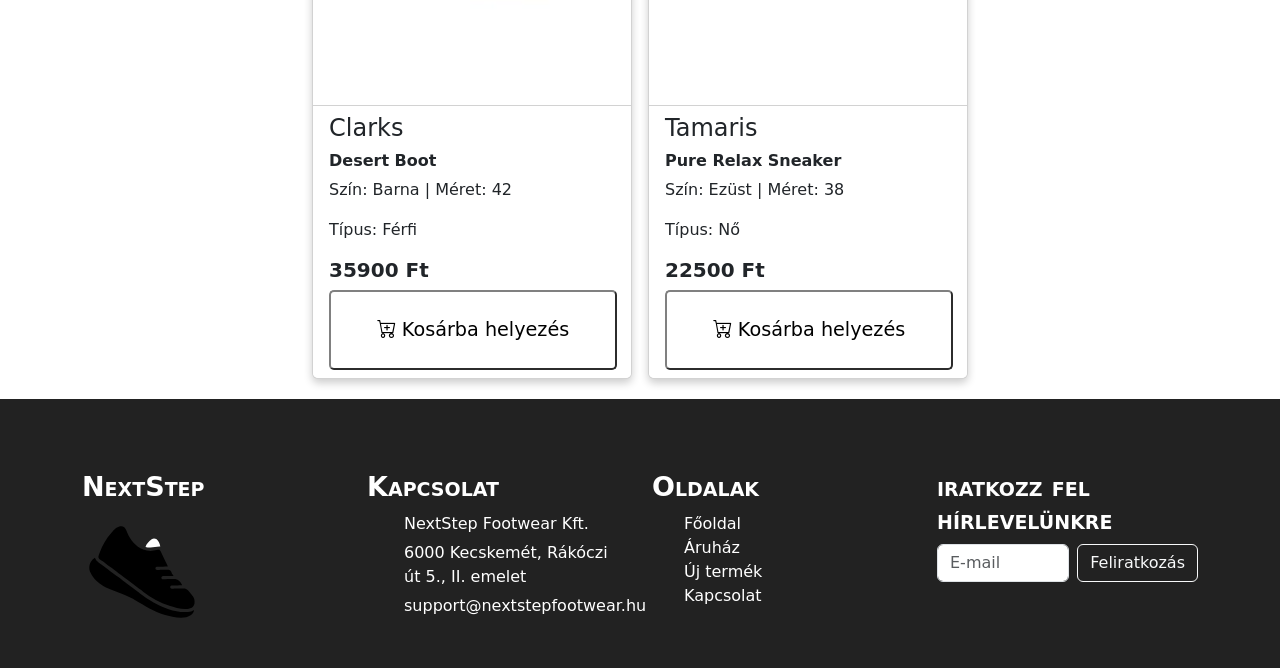
==== commit 66bd2038: "asd" ====
--- a/aruhaz.html
+++ b/aruhaz.html
@@ -22,8 +22,8 @@
         </script>
     </navbar>
 
+    <button id="kosarmodalgomb" class="ms-3 mb-3 mt-3" data-bs-target="#kosarModal" data-bs-toggle="modal"><i class="bi bi-cart"></i> Kosaram megtekintése</button>
     <div class="main d-flex">
-        <button id="kosarmodalgomb" class="ms-3" data-bs-target="#kosarModal" data-bs-toggle="modal"><i class="bi bi-cart"></i> Kosaram megtekintése</button>
         <div class="container-fluid w-75">
             <div class="row justify-content-center g-3" id="cipokcardok"></div>
         </div>
--- a/css/style.css
+++ b/css/style.css
@@ -8,6 +8,12 @@
 
 .navbar{
     background-color: rgb(255, 255, 255);
+    box-shadow: 0px 4px 8px rgba(0,0,0,0.2);
+}
+
+.card{
+        box-shadow: 0px 4px 8px rgba(0,0,0,0.2);
+
 }
 
 .nav-item{
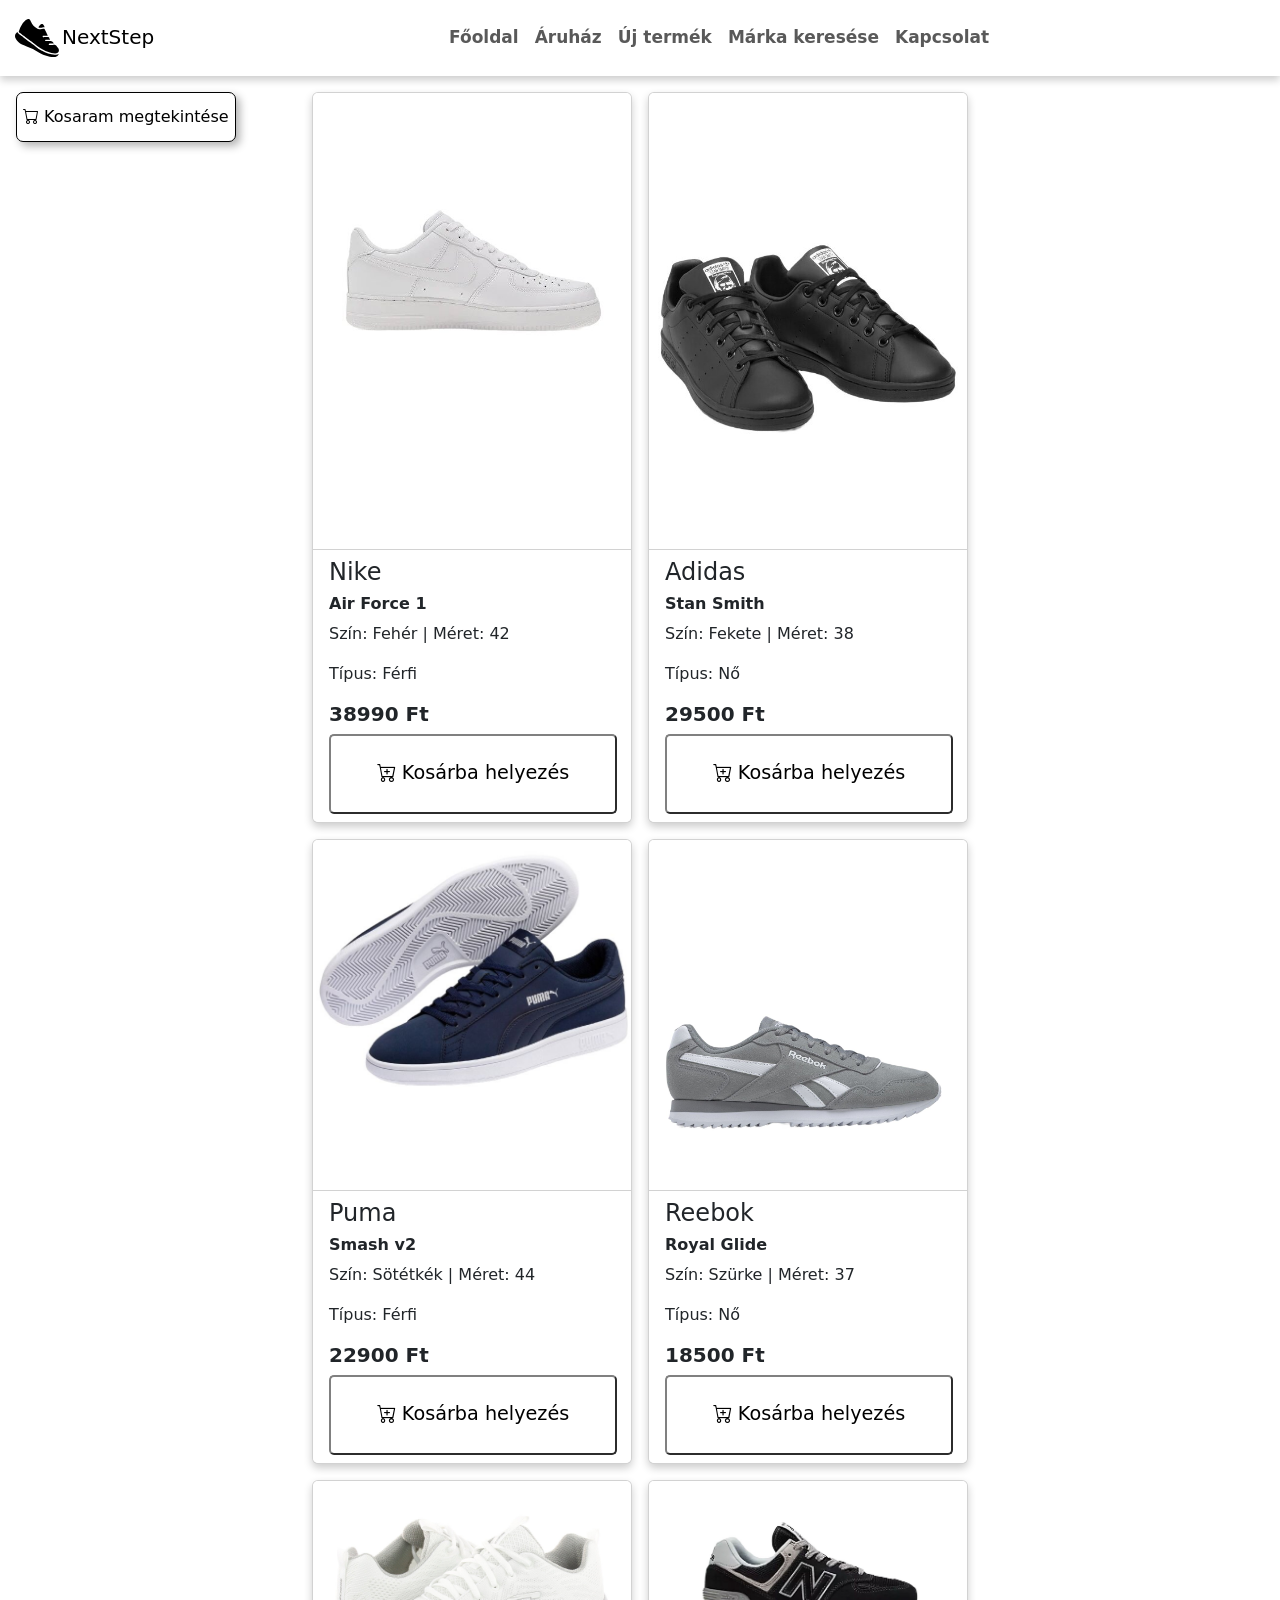
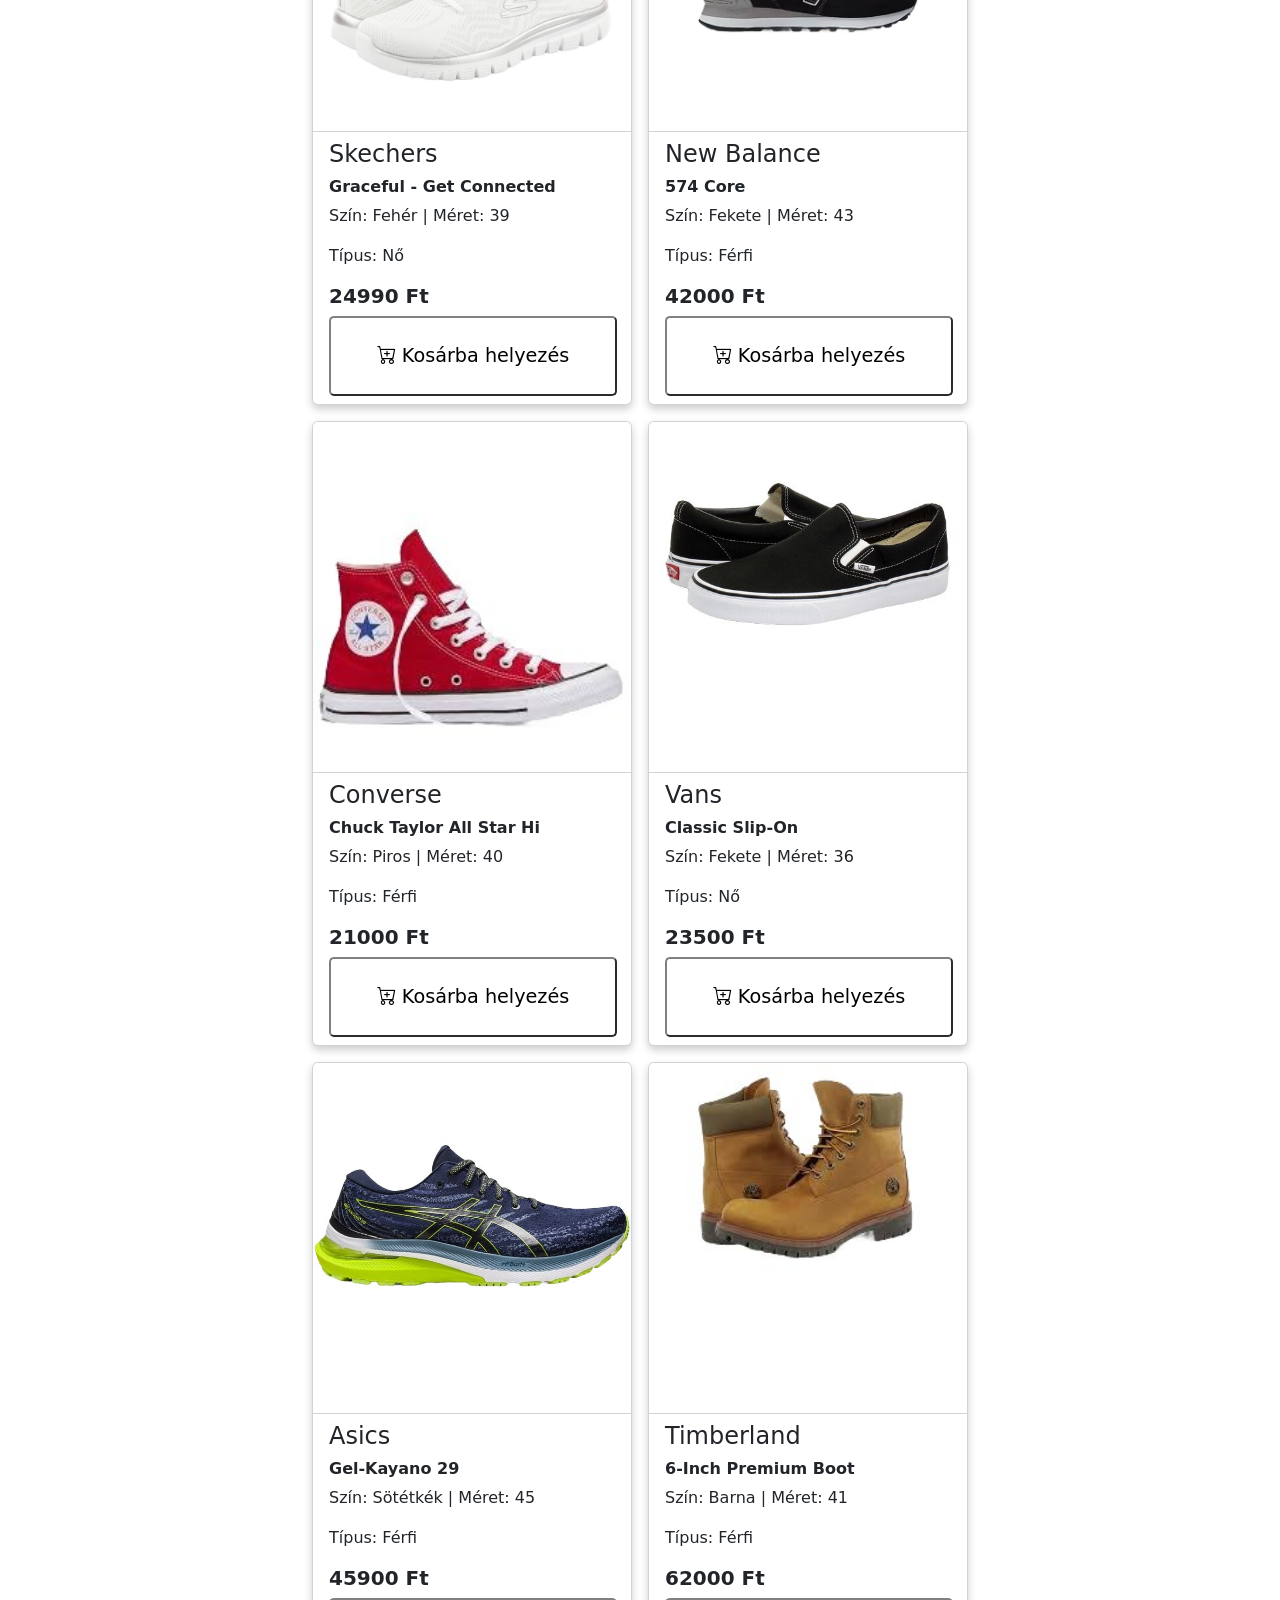
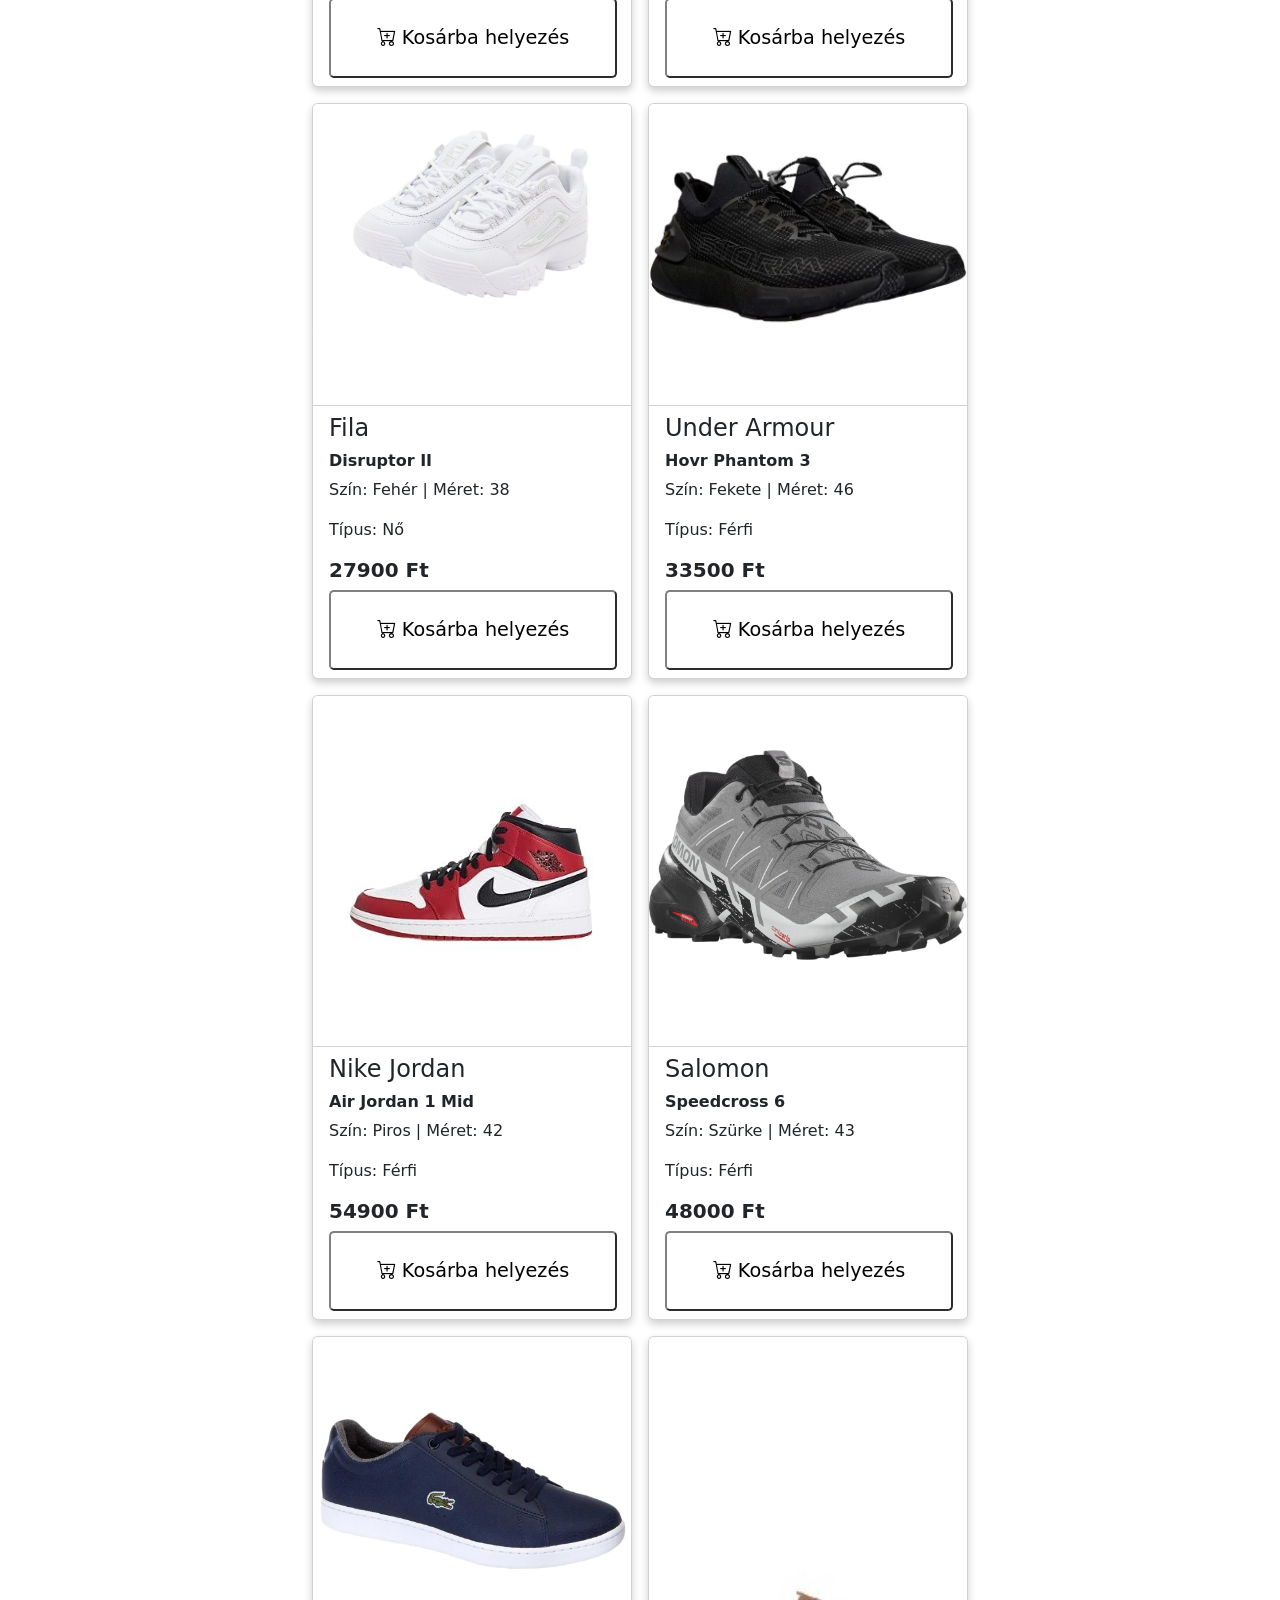
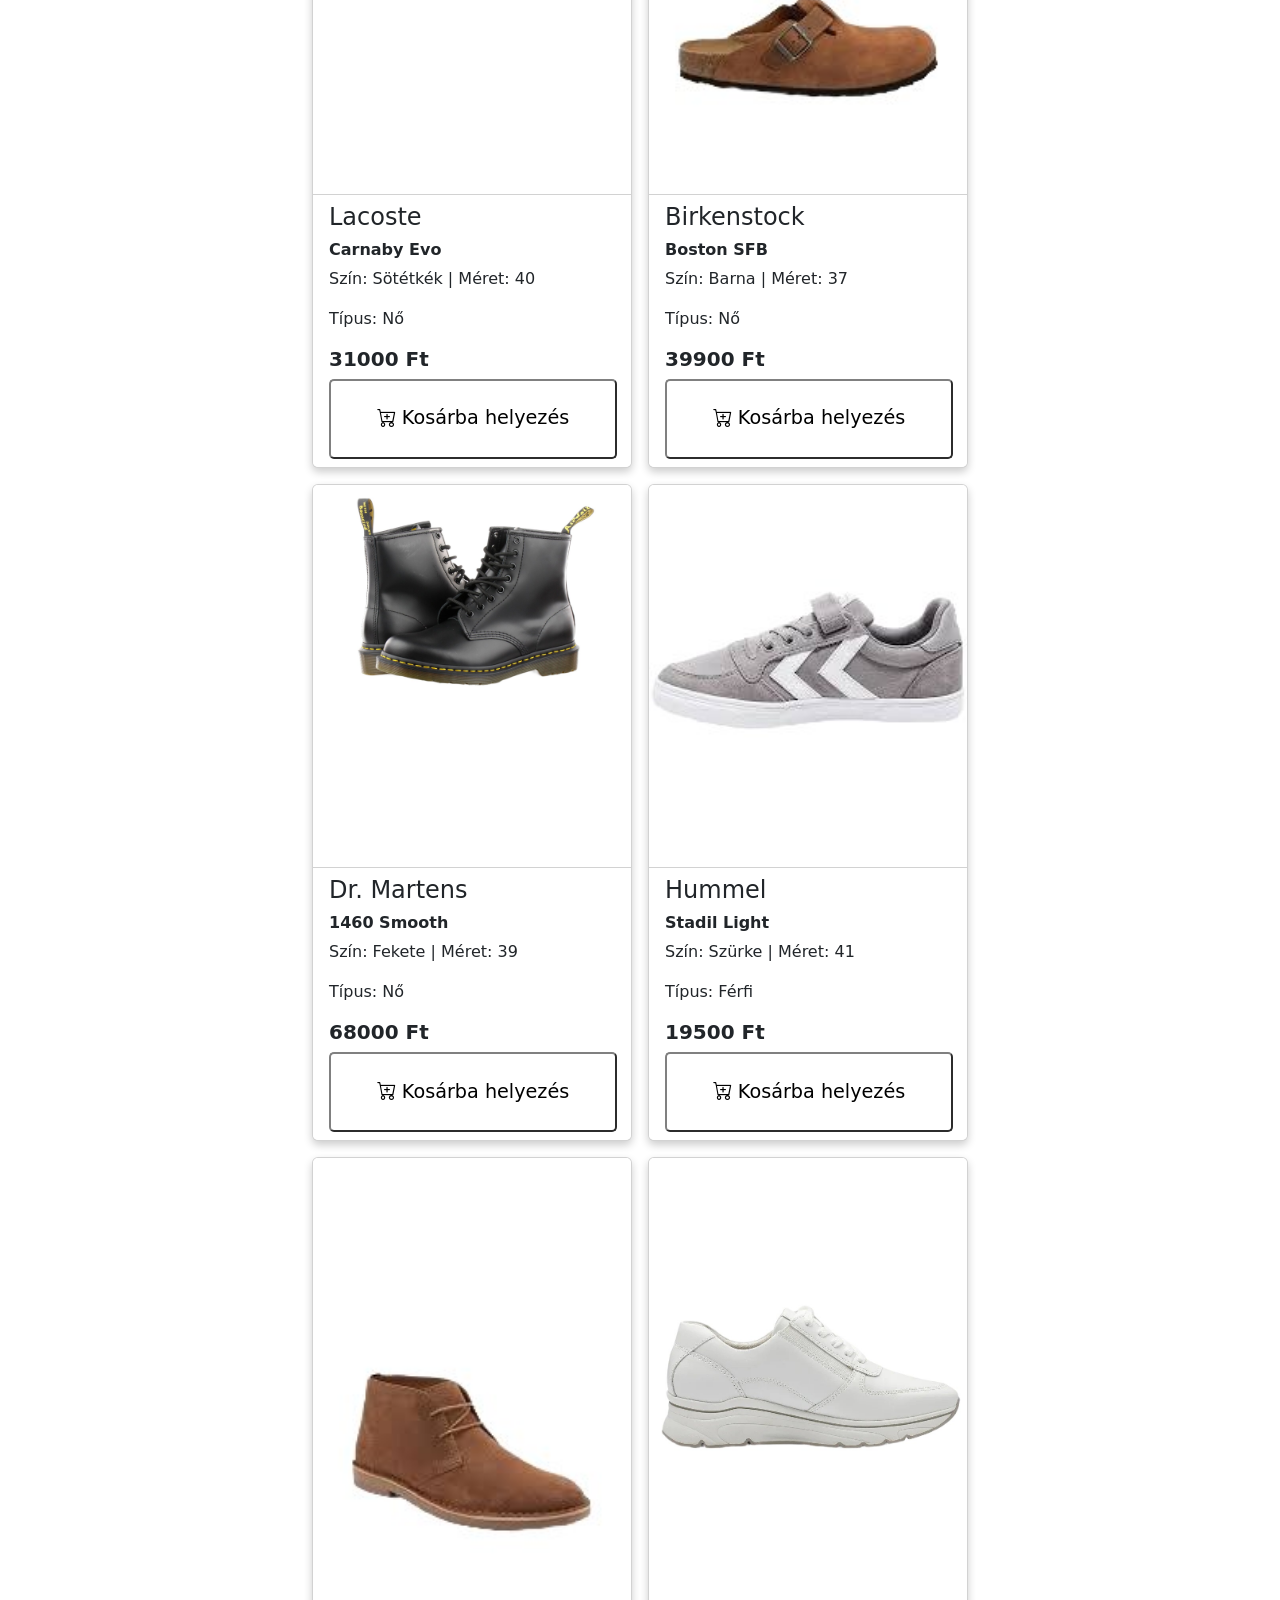
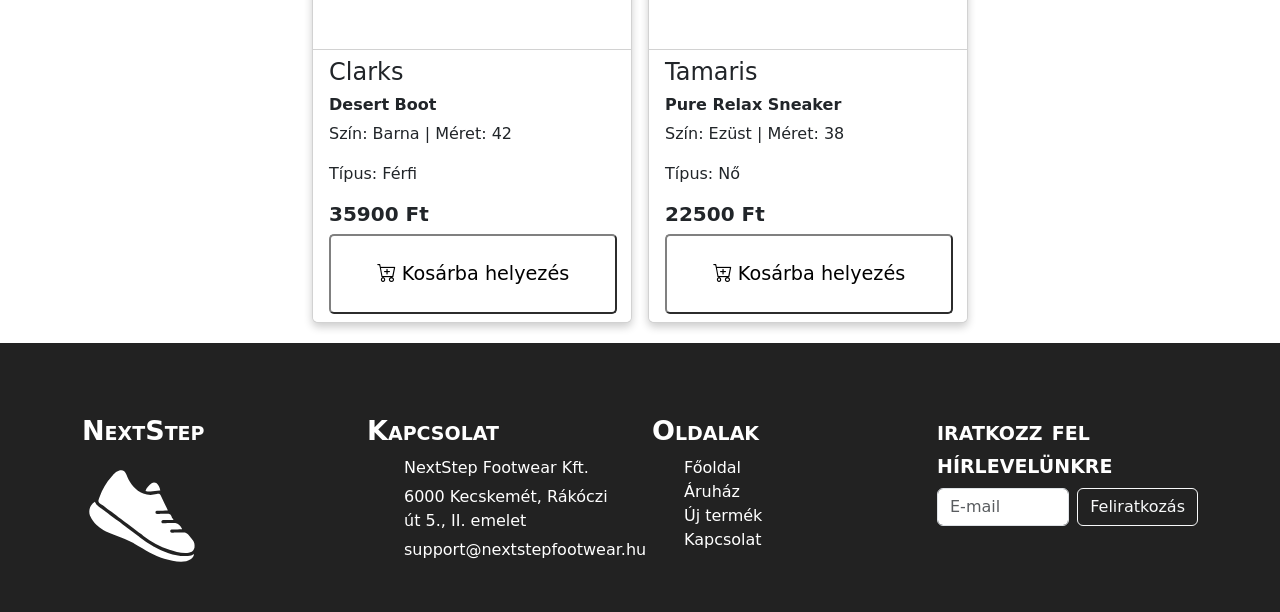
==== commit e9ff2b11: "ffffffffffffffff aruhzkesz van" ====
--- a/aruhaz.html
+++ b/aruhaz.html
@@ -13,7 +13,7 @@
 <body>
     <navbar id="js-navbar">
         <script>
-            fetch("navbar.html")
+            fetch("navbarAruhaz.html")
                 .then(response => response.text())
                 .then(data => {
                     document.getElementById("js-navbar").innerHTML = data;
@@ -22,8 +22,9 @@
         </script>
     </navbar>
 
-    <button id="kosarmodalgomb" class="ms-3 mb-3 mt-3" data-bs-target="#kosarModal" data-bs-toggle="modal"><i class="bi bi-cart"></i> Kosaram megtekintése</button>
-    <div class="main d-flex">
+    <button id="kosarmodalgomb" class="ms-3 mb-3 mt-3" data-bs-target="#kosarModal" data-bs-toggle="modal"><i
+            class="bi bi-cart kosaricon"></i> Kosaram megtekintése</button>
+    <div class="main d-flex mt-3">
         <div class="container-fluid w-75">
             <div class="row justify-content-center g-3" id="cipokcardok"></div>
         </div>
@@ -58,15 +59,115 @@
                 </div>
                 <div class="modal-body">
                     <div class="row d-flex justify-content-center g-5" id="kosarBody"></div>
-                    
+
                 </div>
                 <div class="modal-footer">
-                    <button type="button" class="btn btn-secondary" data-bs-dismiss="modal">Bezárás</button>
-                    <button type="button" class="btn btn-primary" id="kosarUritesGomb">Kosár Kiürítése</button>
+                    <button type="button" class="btn btn-light" data-bs-dismiss="modal">Bezárás</button>
+                    <button type="button" class="btn btn-secondary" id="kosarUritesGomb">Kosár Kiürítése</button>
                 </div>
             </div>
         </div>
     </div>
+
+    <!-- ujtermekmodal -->
+
+
+
+    <div class="modal" tabindex="-1" id="ujtermekModal">
+        <div class="modal-dialog">
+            <div class="modal-content">
+                <div class="modal-header">
+                    <h5 class="modal-title">Új termék hozzáadása</h5>
+                    <button type="button" class="btn-close" data-bs-dismiss="modal" aria-label="Close"></button>
+                </div>
+                <div class="modal-body">
+                    <form id="ujtermekform">
+                        <div class="row">
+                            <div class="col-md-12 mb-2">
+                                <label for="ujMarka" class="form-label">Márka *</label>
+                                <input type="text" class="form-control" id="ujMarka" required>
+                            </div>
+                        </div>
+                        <div class="row">
+                            <div class="col-md-12 mb-2">
+                                <label for="ujModell">Modell *</label>
+                                <input type="text" class="form-control" id="ujModell" required>
+                            </div>
+                        </div>
+                        <div class="row">
+                            <div class="col-md-6 mb-3">
+                                <label for="ujMeret" class="form-label">Méret *</label>
+                                <input type="number" class="form-control" id="ujMeret" min="20" max="60" required>
+                            </div>
+                            <div class="col-md-6 mb-3">
+                                <label for="ujSzin" class="form-label">Szín *</label>
+                                <select class="form-select" id="ujSzin">
+                                    <option value="">Válassz színt...</option>
+                                    <option value="Fekete">Fekete</option>
+                                    <option value="Barna">Barna</option>
+                                    <option value="Sötétkék">Sötétkék</option>
+                                    <option value="Szürke">Szürke</option>
+                                    <option value="Fehér">Fehér</option>
+                                    <option value="Piros">Piros</option>
+                                    <option value="Ezüst">Ezüst</option>
+                                </select>
+                            </div>
+                        </div>
+                        <div class="row">
+                            <div class="col-md-6 mb-3">
+                                <label for="ujTipus" class="form-label">Típus: *</label>
+                                <select class="form-select" id="ujTipus">
+                                    <option value="">Válassz típust...</option>
+                                    <option value="Férfi">Férfi</option>
+                                    <option value="Nő">Nő</option>
+                                </select>
+                            </div>
+                            <div class="col-md-6 mb-3">
+                                <label for="ujAr" class="form-label">Ár (Forint)*</label>
+                                <input type="number" class="form-control" id="ujAr" required></input>
+                            </div>
+                        </div>
+                        <div class="mb-3">
+                            <label for="ujKep" class="form-label">Kép URL címe:</label>
+                            <input type="url" class="form-control" id="ujKep" placeholder="https://...">
+                        </div>
+                    </form>
+                </div>
+                <div class="modal-footer">
+                    <button type="button" class="btn btn-light" data-bs-dismiss="modal">Bezárás</button>
+                    <button type="button" class="btn btn-secondary" id="ujMentesGomb">Mentés</button>
+                </div>
+            </div>
+        </div>
+    </div>
+
+
+    <!-- keresesmodal -->
+    <div class="modal" id="keresesmodal" tabindex="-1">
+        <div class="modal-dialog modal-lg">
+            <div class="modal-content">
+                <div class="modal-header">
+                    <h5 class="modal-title"><i class="bi bi-search"></i> Keresés márka szerint</h5>
+                    <button type="button" class="btn-close" data-bs-dismiss="modal" aria-label="Close"></button>
+                </div>
+                <div class="modal-body">
+                    <div class="mb-3">
+                        <label for="form-label" class="form-label">Márka: </label>
+                        <input type="text" class="form-control" id="keresoinput" placeholder="Kezdd el írni a márkát, amire keresni szeretnél">
+                    </div>
+                    <div class="fst-italic">
+                        <span class="bi bi-info-square"></span> A megadott karakterek részleges egyezést keresnek az elérhető márkák között.
+                    </div>
+                </div>
+                <div class="modal-footer">
+                    <button type="button" class="btn btn-light" data-bs-dismiss="modal">Bezárás</button>
+                    <button type="button" class="btn btn-secondary" id="keresesgomb">Keresés</button>
+                </div>
+            </div>
+        </div>
+    </div>
+
+
 
 
     <script src="https://cdn.jsdelivr.net/npm/@popperjs/core@2.11.8/dist/umd/popper.min.js"></script>
--- a/css/style.css
+++ b/css/style.css
@@ -162,14 +162,24 @@
 
 
 #kosarmodalgomb{
-    height: 40px;
+    height: 50px;
     border: 1px solid black;
     border-radius: 7px;
     transition: background-color 0.5s;
     background-color: #fff;
+    position: fixed;
+    z-index: 2;
+    box-shadow: 4px 4px 8px rgba(0,0,0,0.3);
+
 }
 
 
 #kosarmodalgomb:hover{
     background-color: lightgrey;
+
+}
+
+
+.ujtermekxd{
+    cursor: pointer;
 }
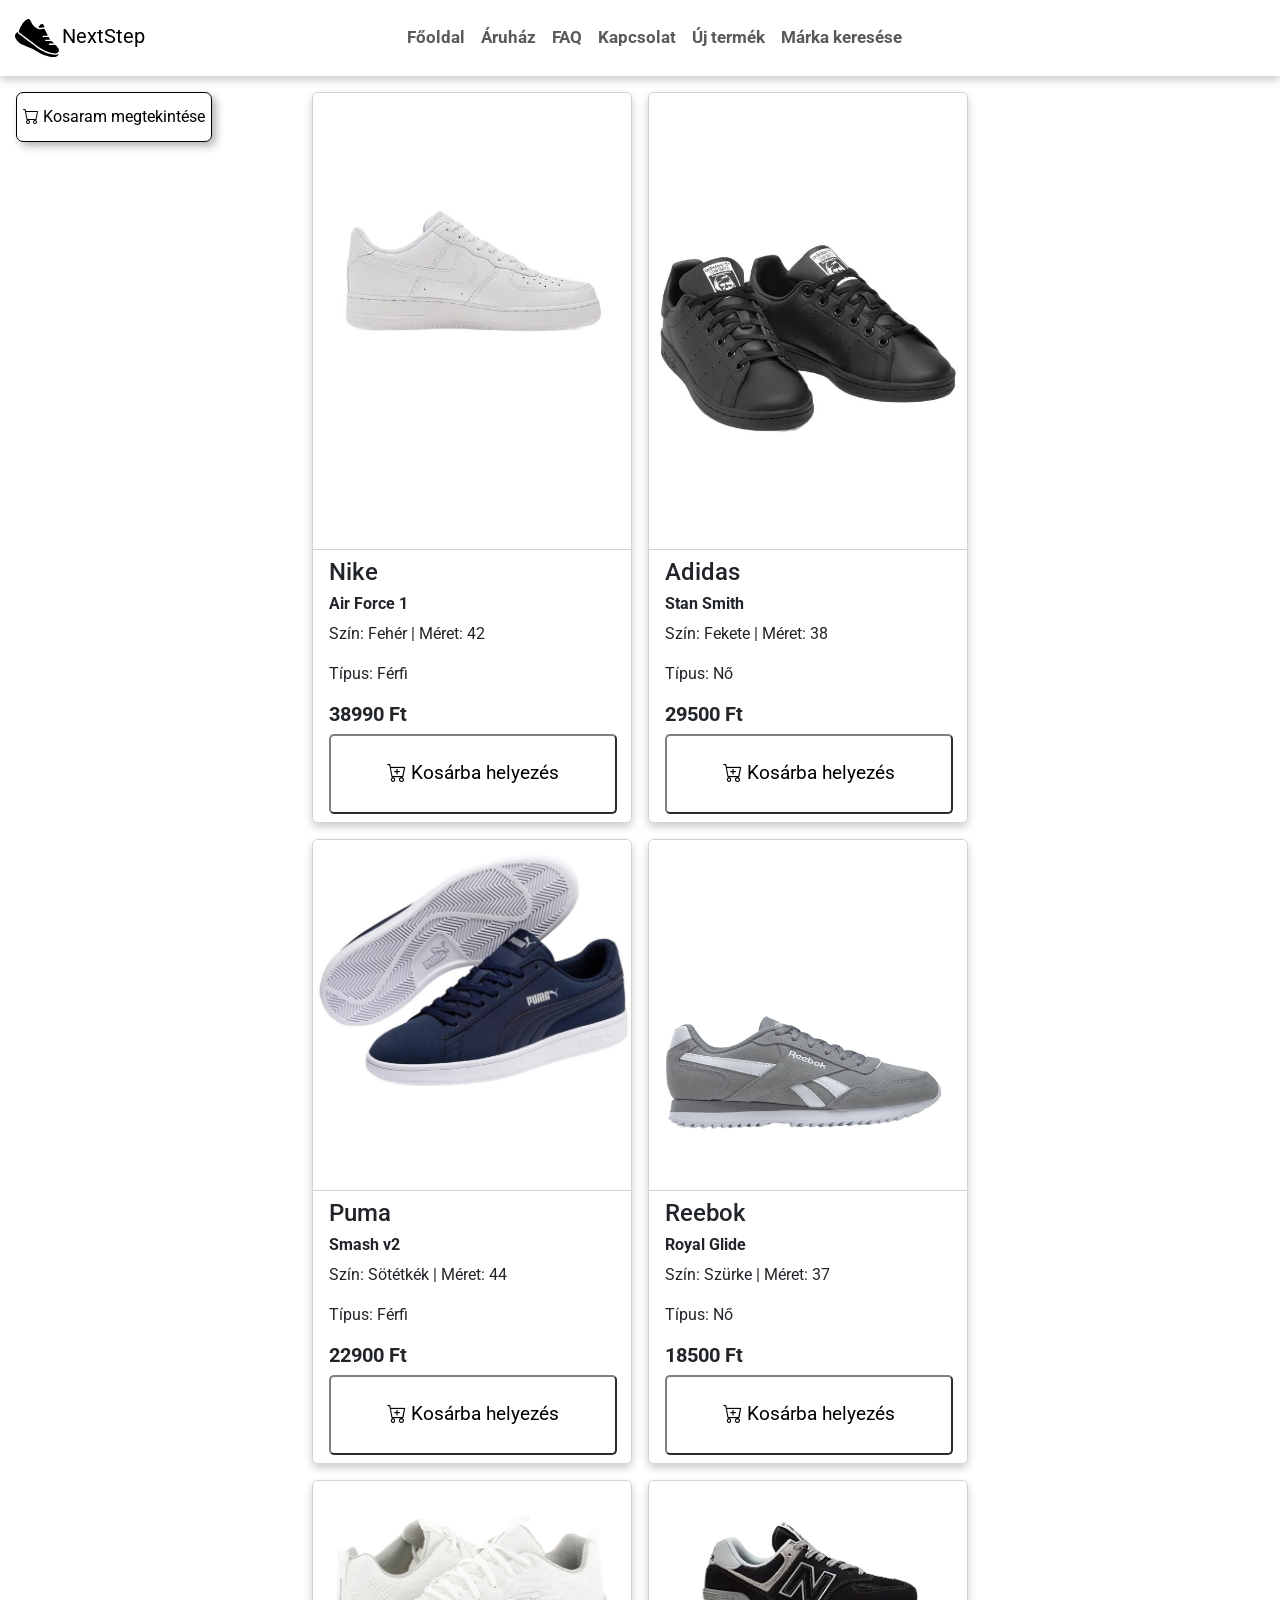
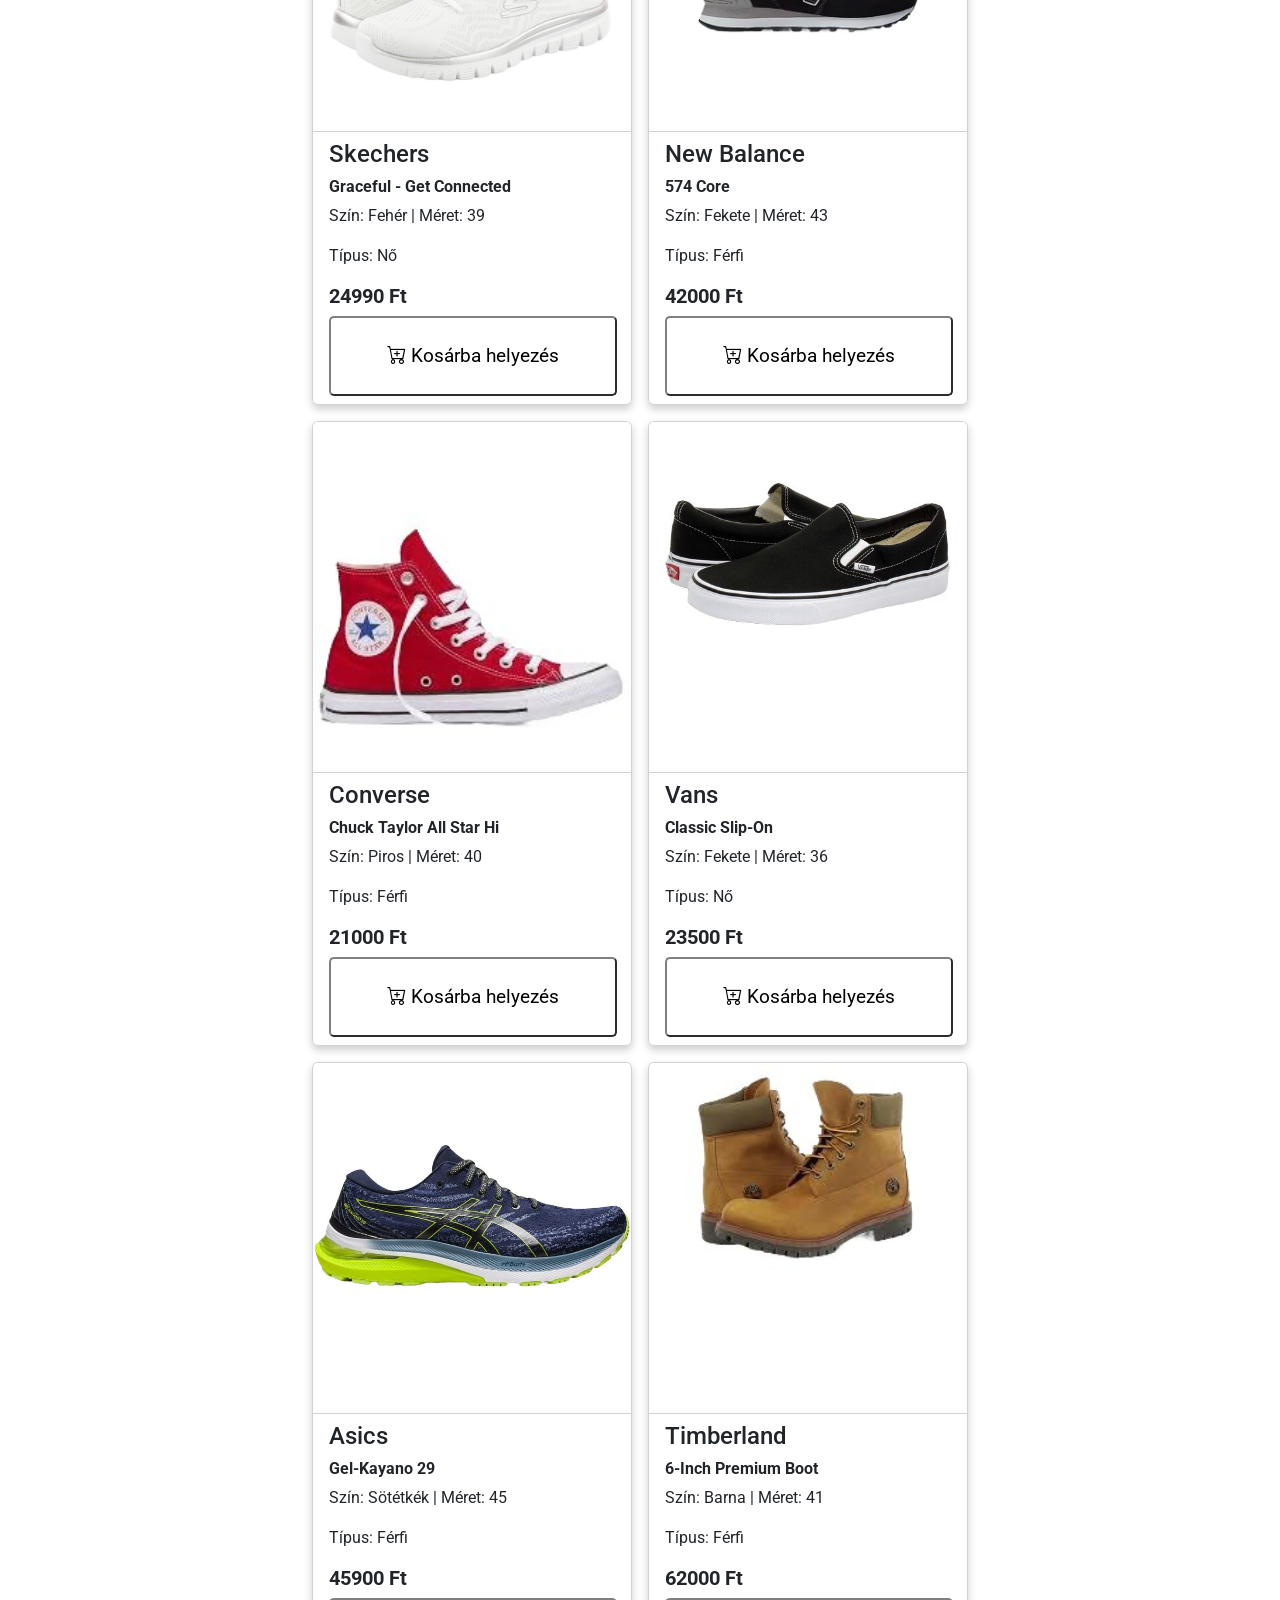
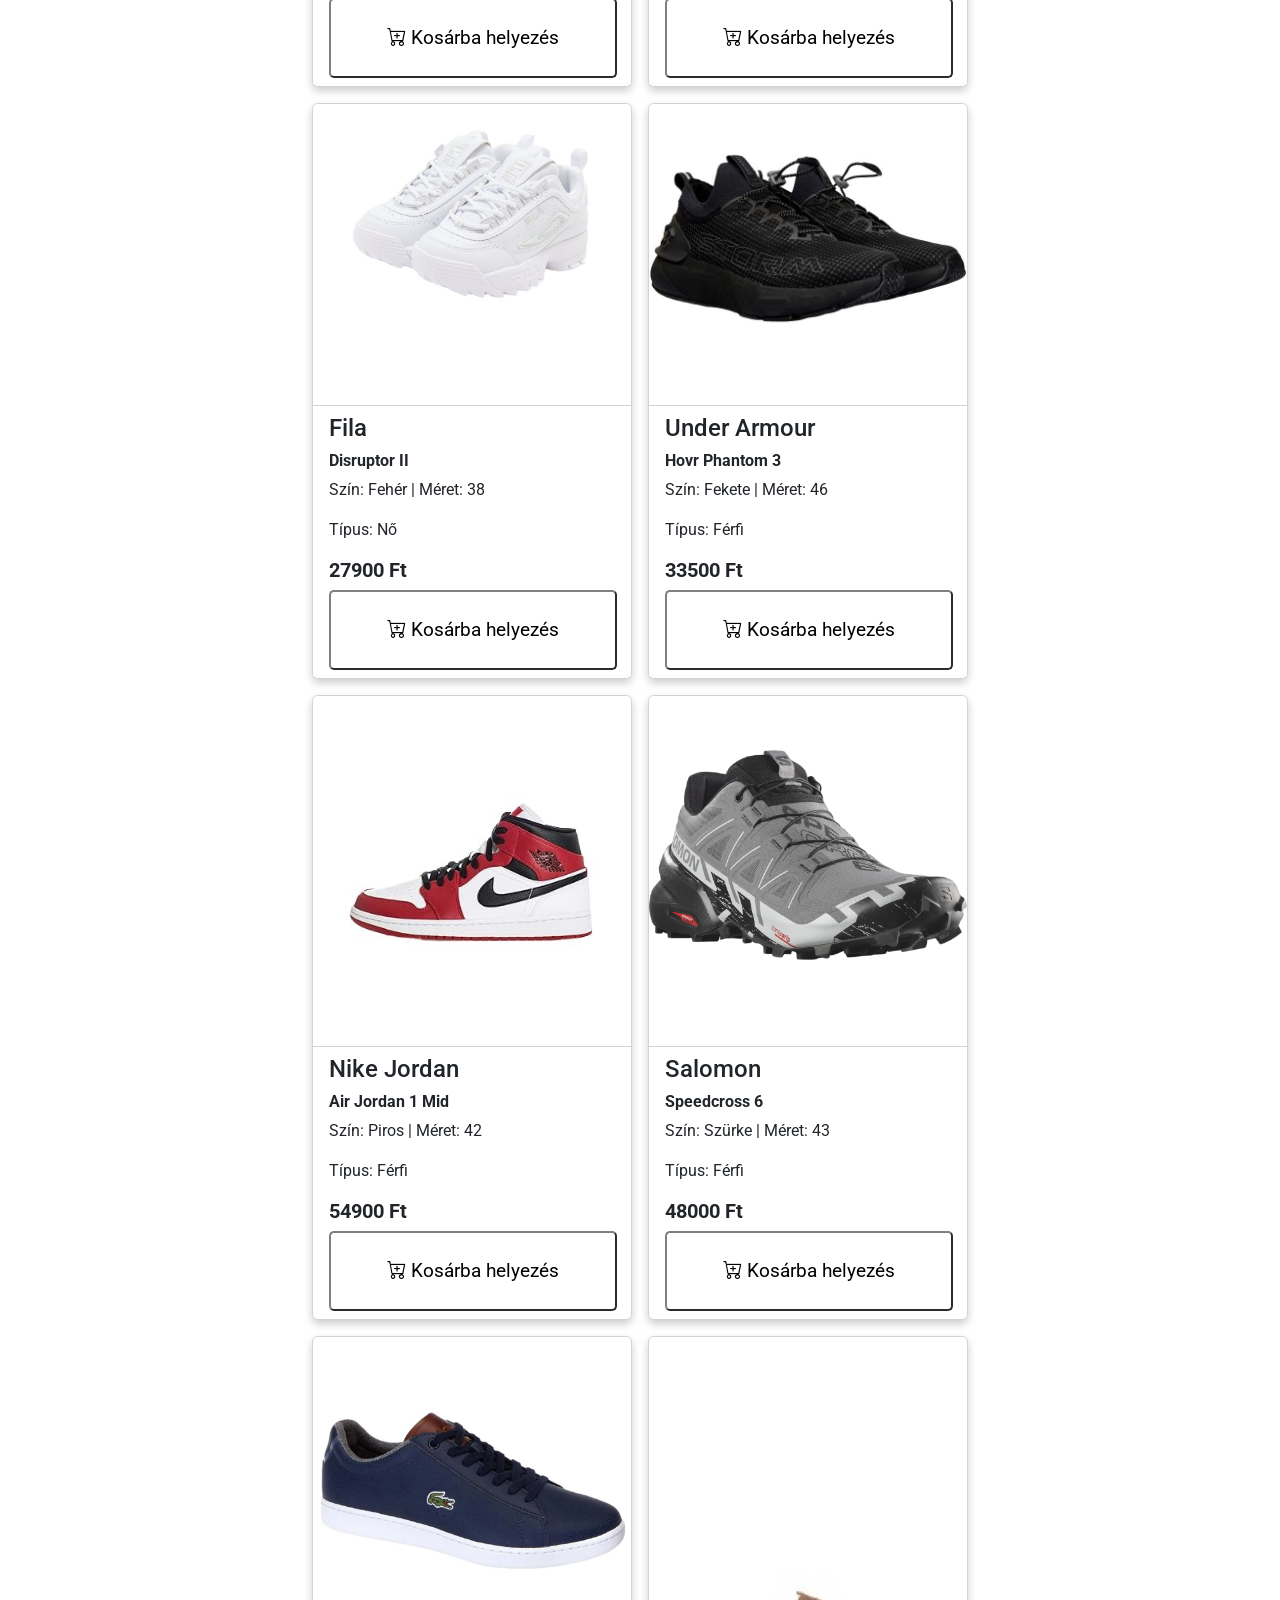
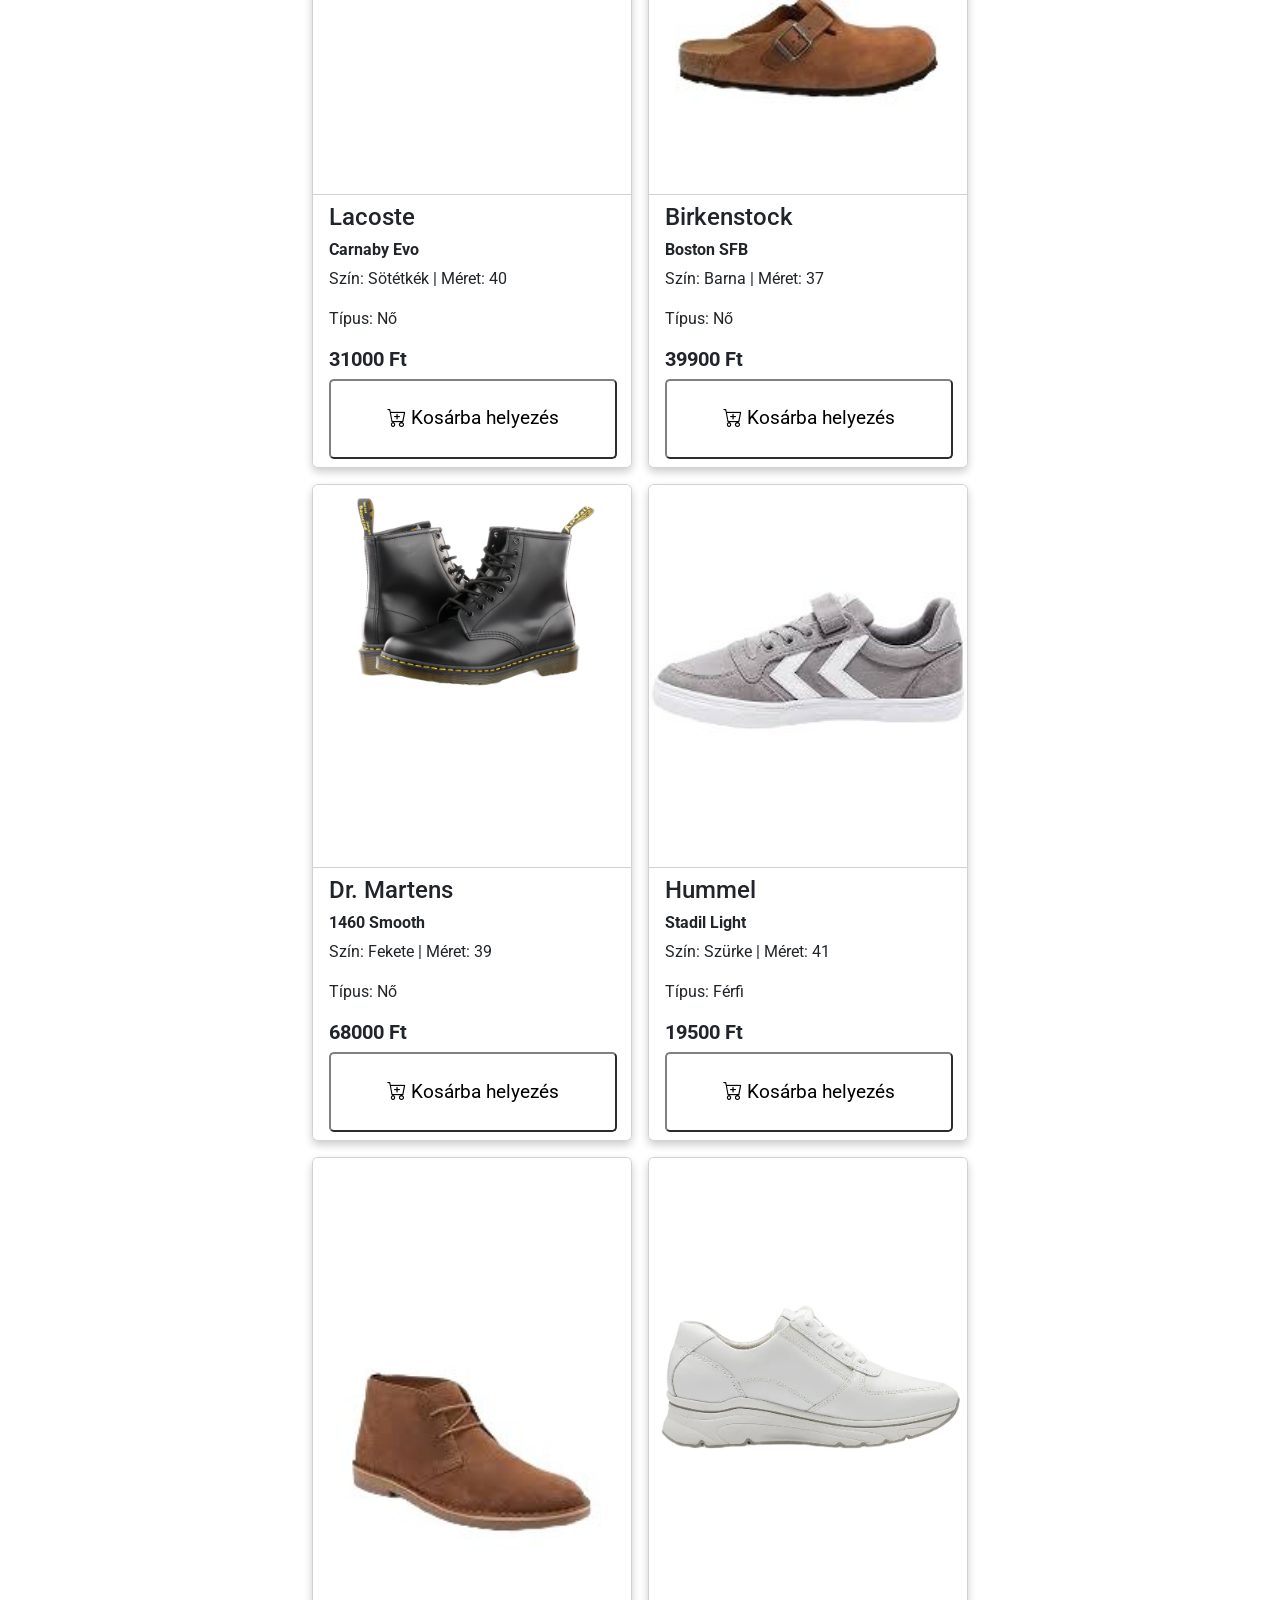
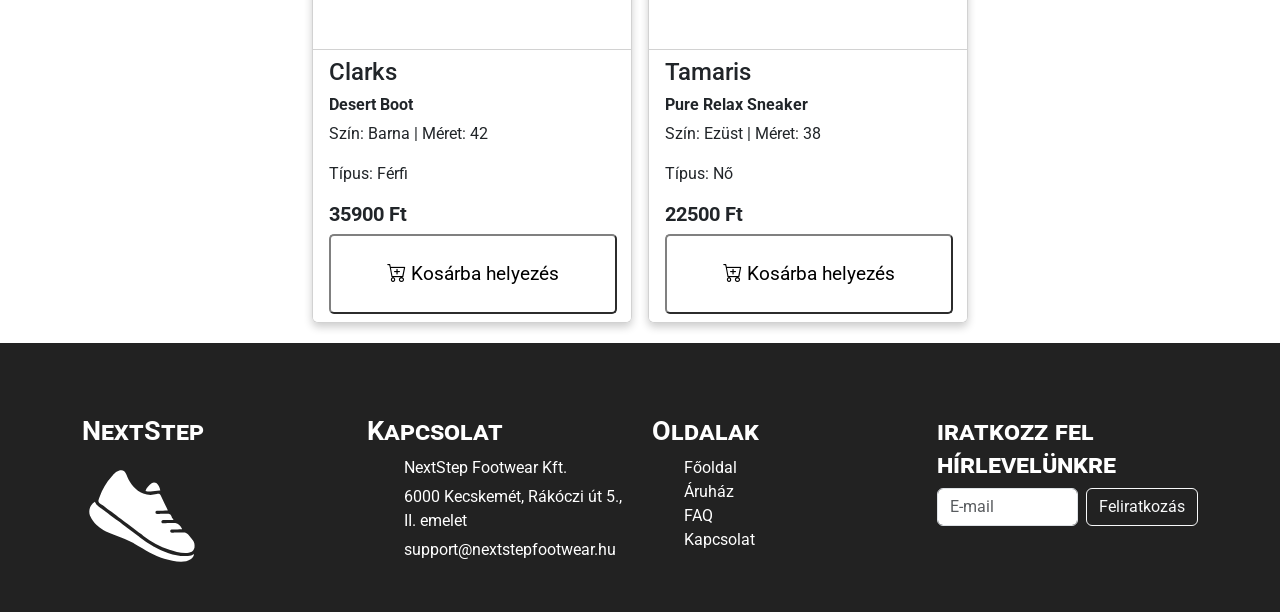
==== commit 5c29bd50: "validalasifix" ====
--- a/aruhaz.html
+++ b/aruhaz.html
@@ -124,7 +124,7 @@
                             </div>
                             <div class="col-md-6 mb-3">
                                 <label for="ujAr" class="form-label">Ár (Forint)*</label>
-                                <input type="number" class="form-control" id="ujAr" required></input>
+                                <input type="number" class="form-control" id="ujAr" required>
                             </div>
                         </div>
                         <div class="mb-3">
@@ -152,7 +152,7 @@
                 </div>
                 <div class="modal-body">
                     <div class="mb-3">
-                        <label for="form-label" class="form-label">Márka: </label>
+                        <label for="keresoinput" class="form-label">Márka: </label>
                         <input type="text" class="form-control" id="keresoinput" placeholder="Kezdd el írni a márkát, amire keresni szeretnél">
                     </div>
                     <div class="fst-italic">
--- a/css/style.css
+++ b/css/style.css
@@ -1,7 +1,9 @@
 @import url('https://fonts.googleapis.com/css2?family=Bebas+Neue&family=JetBrains+Mono:ital,wght@0,100..800;1,100..800&display=swap');
+@import url('https://fonts.googleapis.com/css2?family=Figtree:ital,wght@0,300..900;1,300..900&family=Roboto:ital,wght@0,100..900;1,100..900&display=swap');
 
 body{
     background-color: white;
+    font-family: Roboto;
 }
 
 /* Navbar */
@@ -103,6 +105,7 @@
     padding-top: 150px;
     padding-left: 150px;
     font-family: 'JetBrains Mono';
+    text-shadow: 1px 1px 1px black;
 }
 
 .cipokep {
@@ -114,6 +117,42 @@
 .fooldalcipokep{
     width: 500px;
 }
+
+/* Kapcsolat */
+
+.kapcsolatdiv{
+    background: rgba(255, 255, 255, 0.85); /* áttetsző kártya hatás */
+    border-radius: 15px;
+    padding: 40px 20px;
+    margin-top: 50px;
+    margin-bottom: 50px;
+    box-shadow: 0 8px 20px rgba(0,0,0,0.3);
+    background-image: url("../img/kapcsolatkep.jpg");
+    background-size: cover;
+    background-position: center center;
+}
+
+.kapcsolath1, .kapcsolatp{
+    color: black;
+}
+
+.kapcsolatp{
+    text-shadow: 1px 1px 2px black;
+    font-size: 28px;
+}
+
+.card {
+    background: rgba(255, 255, 255, 0.9);
+}
+.btn-secondary {
+    background-color: #383838;
+}
+
+.btn-secondary:hover {
+    background-color: #000000;
+}
+
+
 
 
 
@@ -182,4 +221,4 @@
 
 .ujtermekxd{
     cursor: pointer;
-}+}
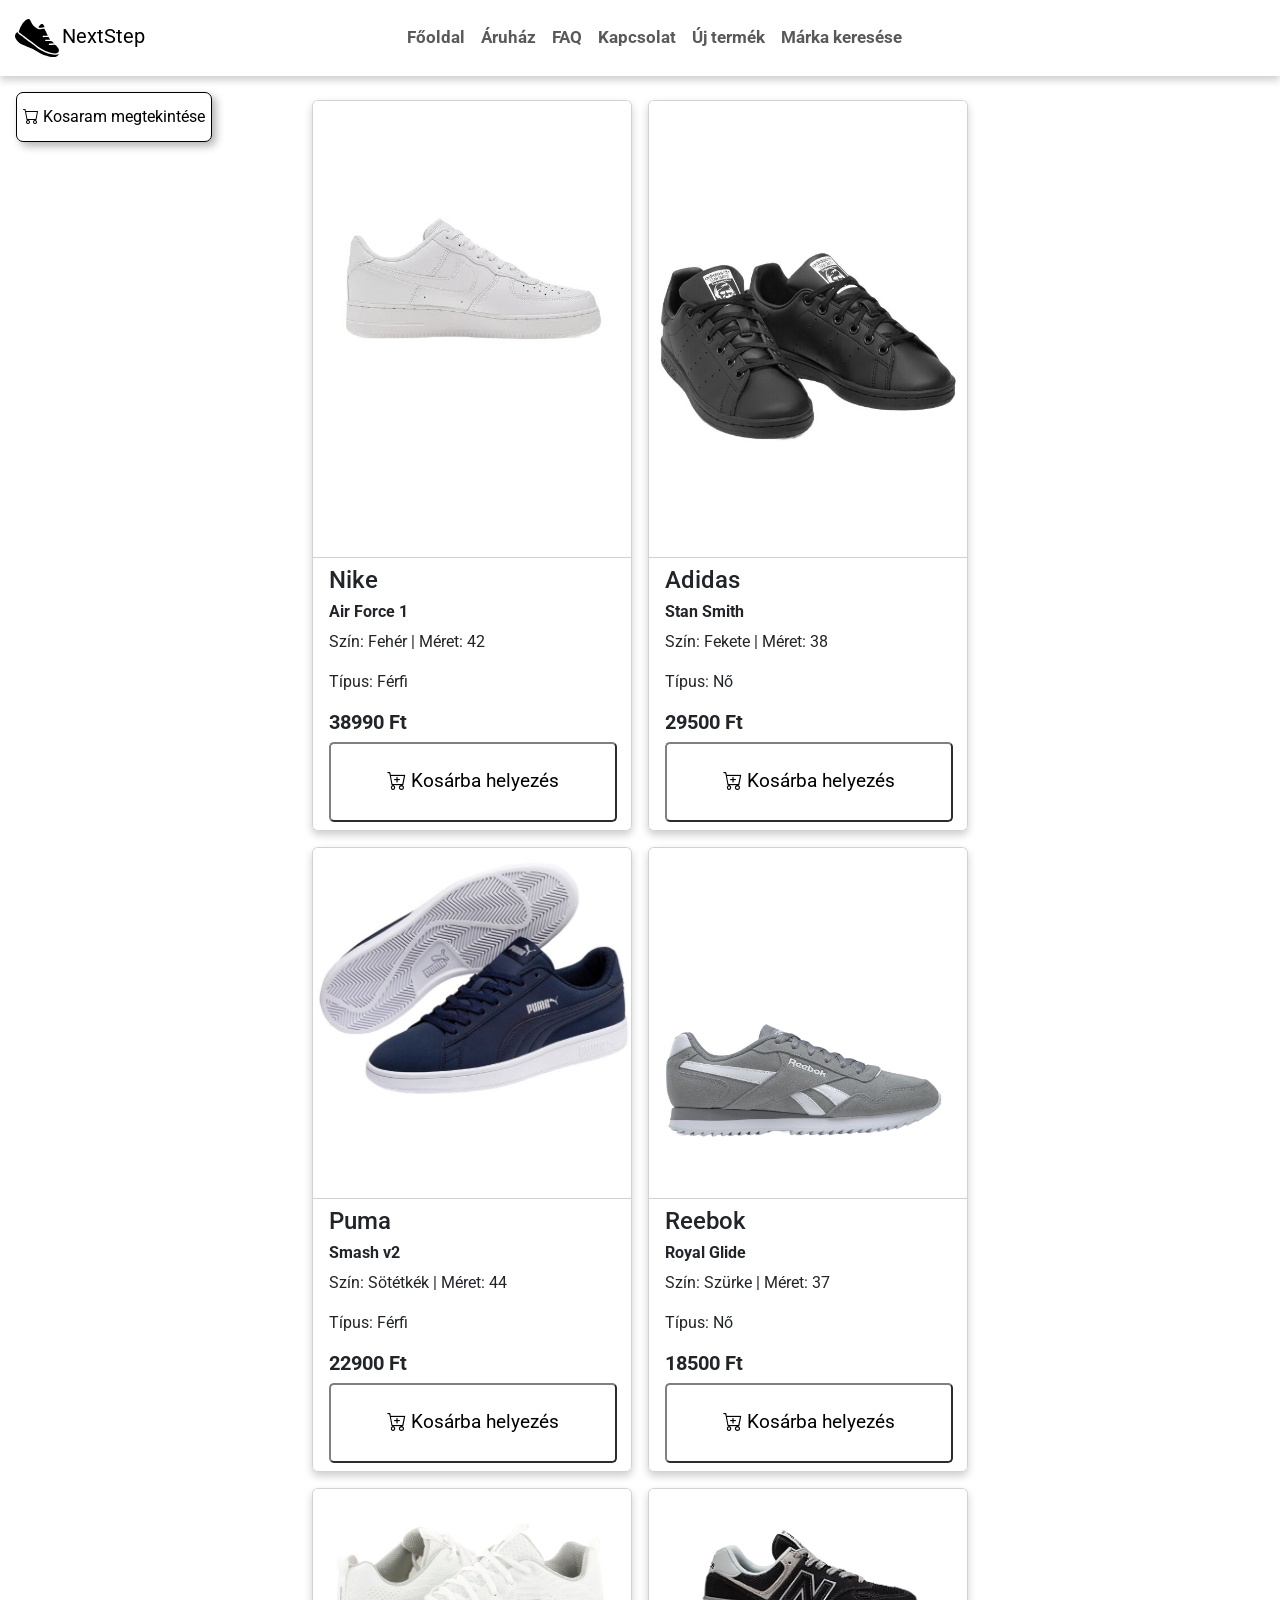
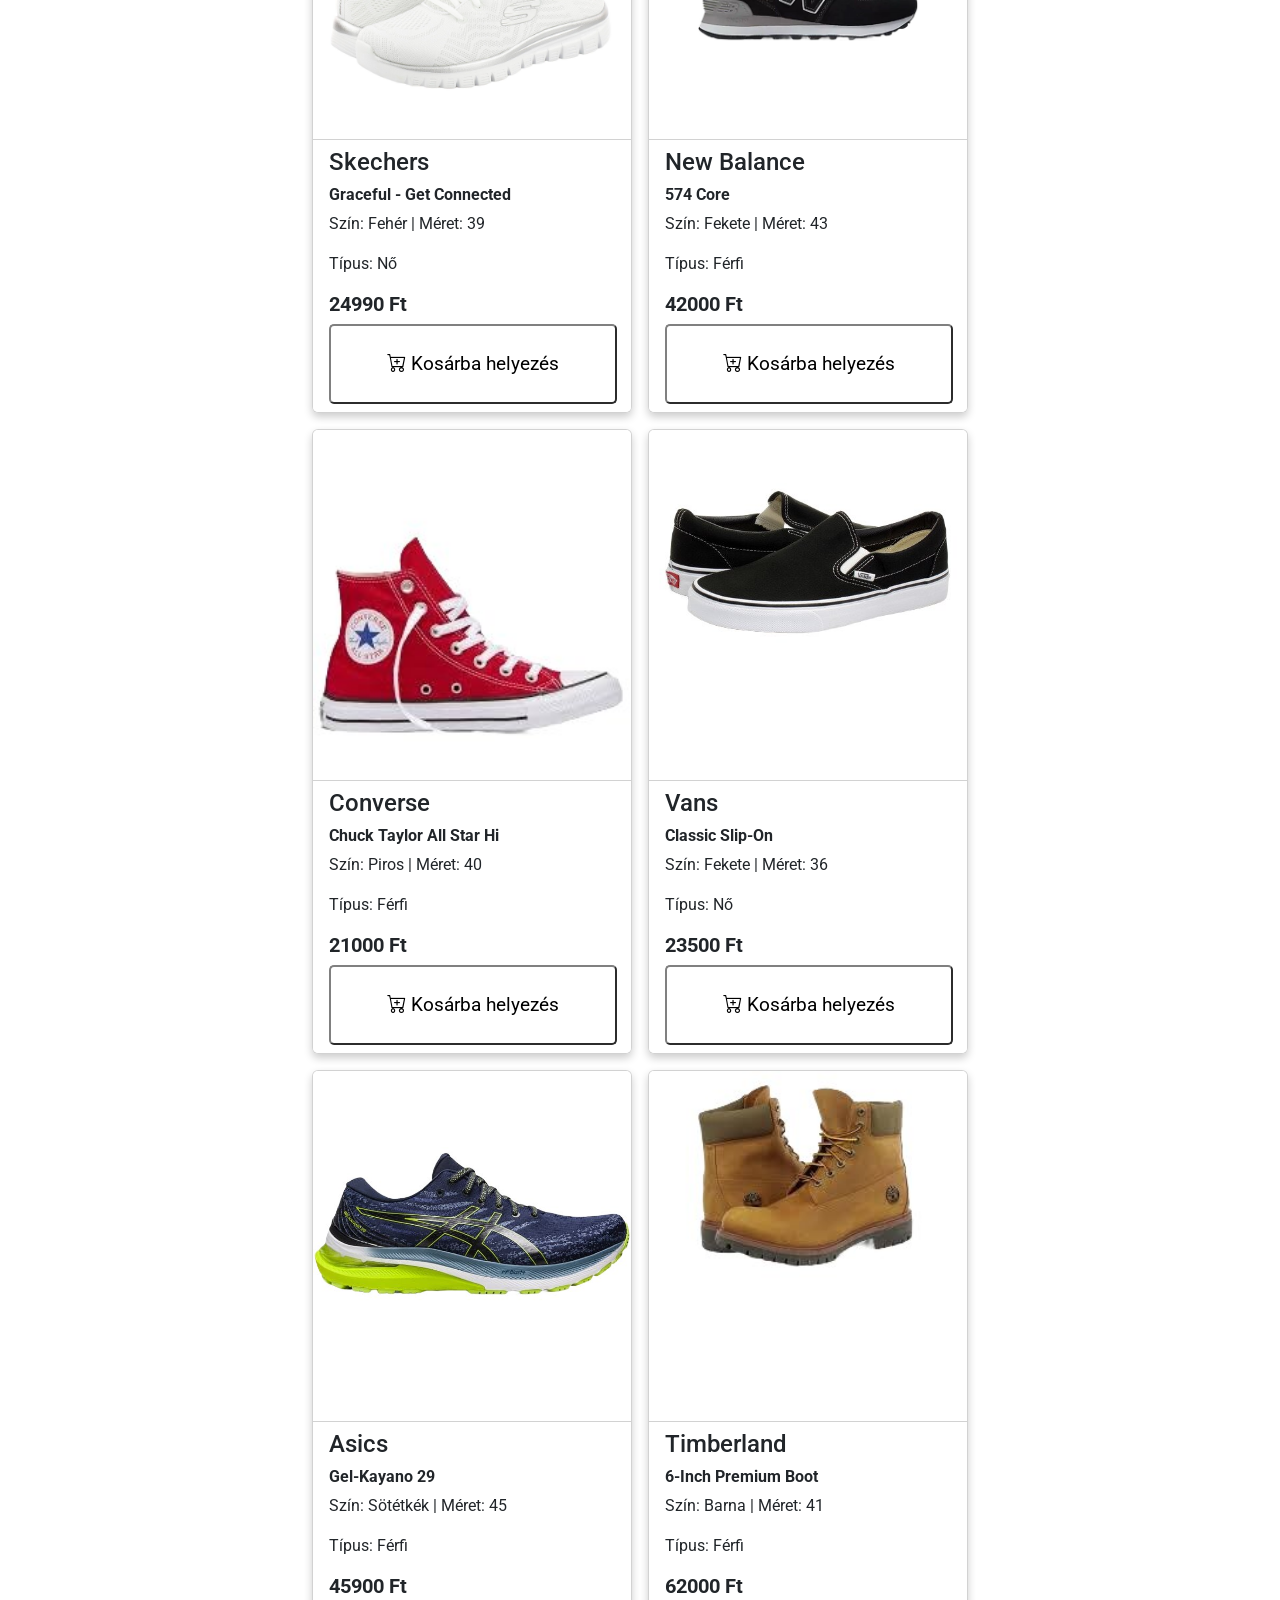
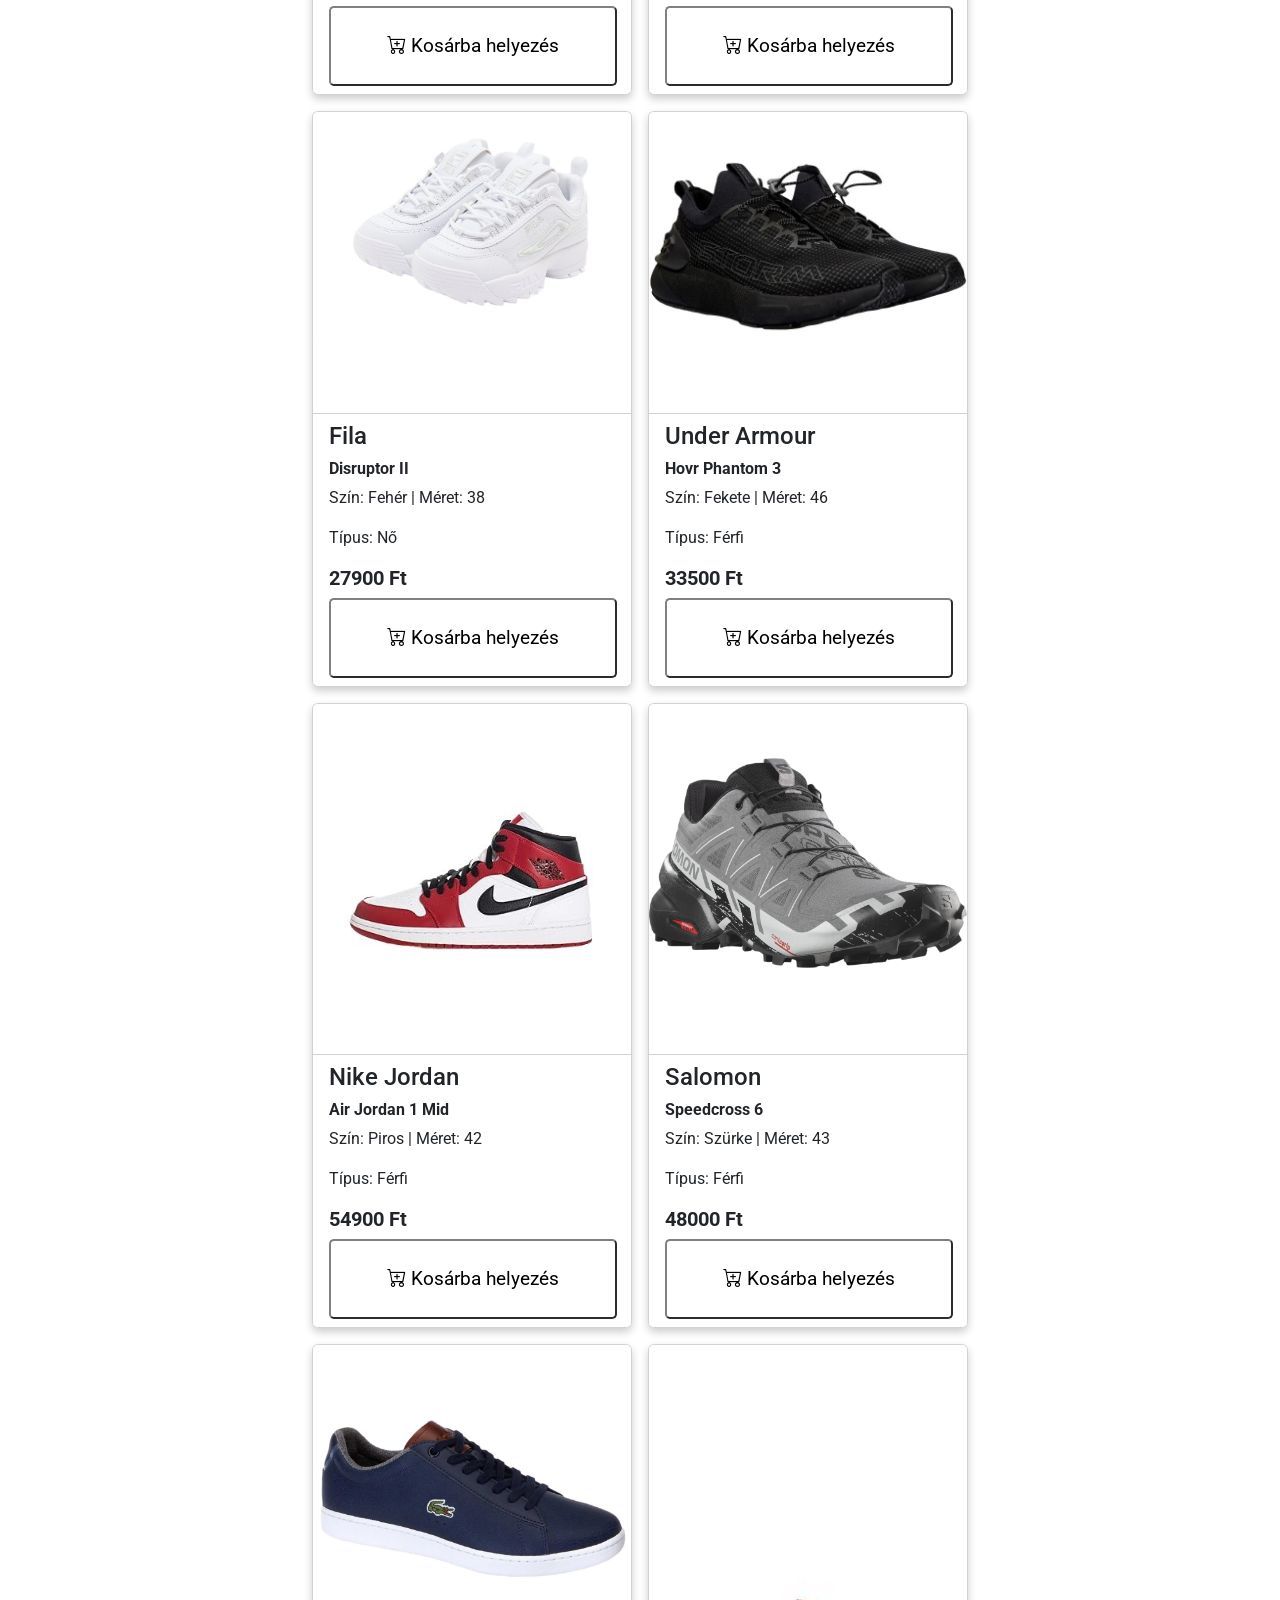
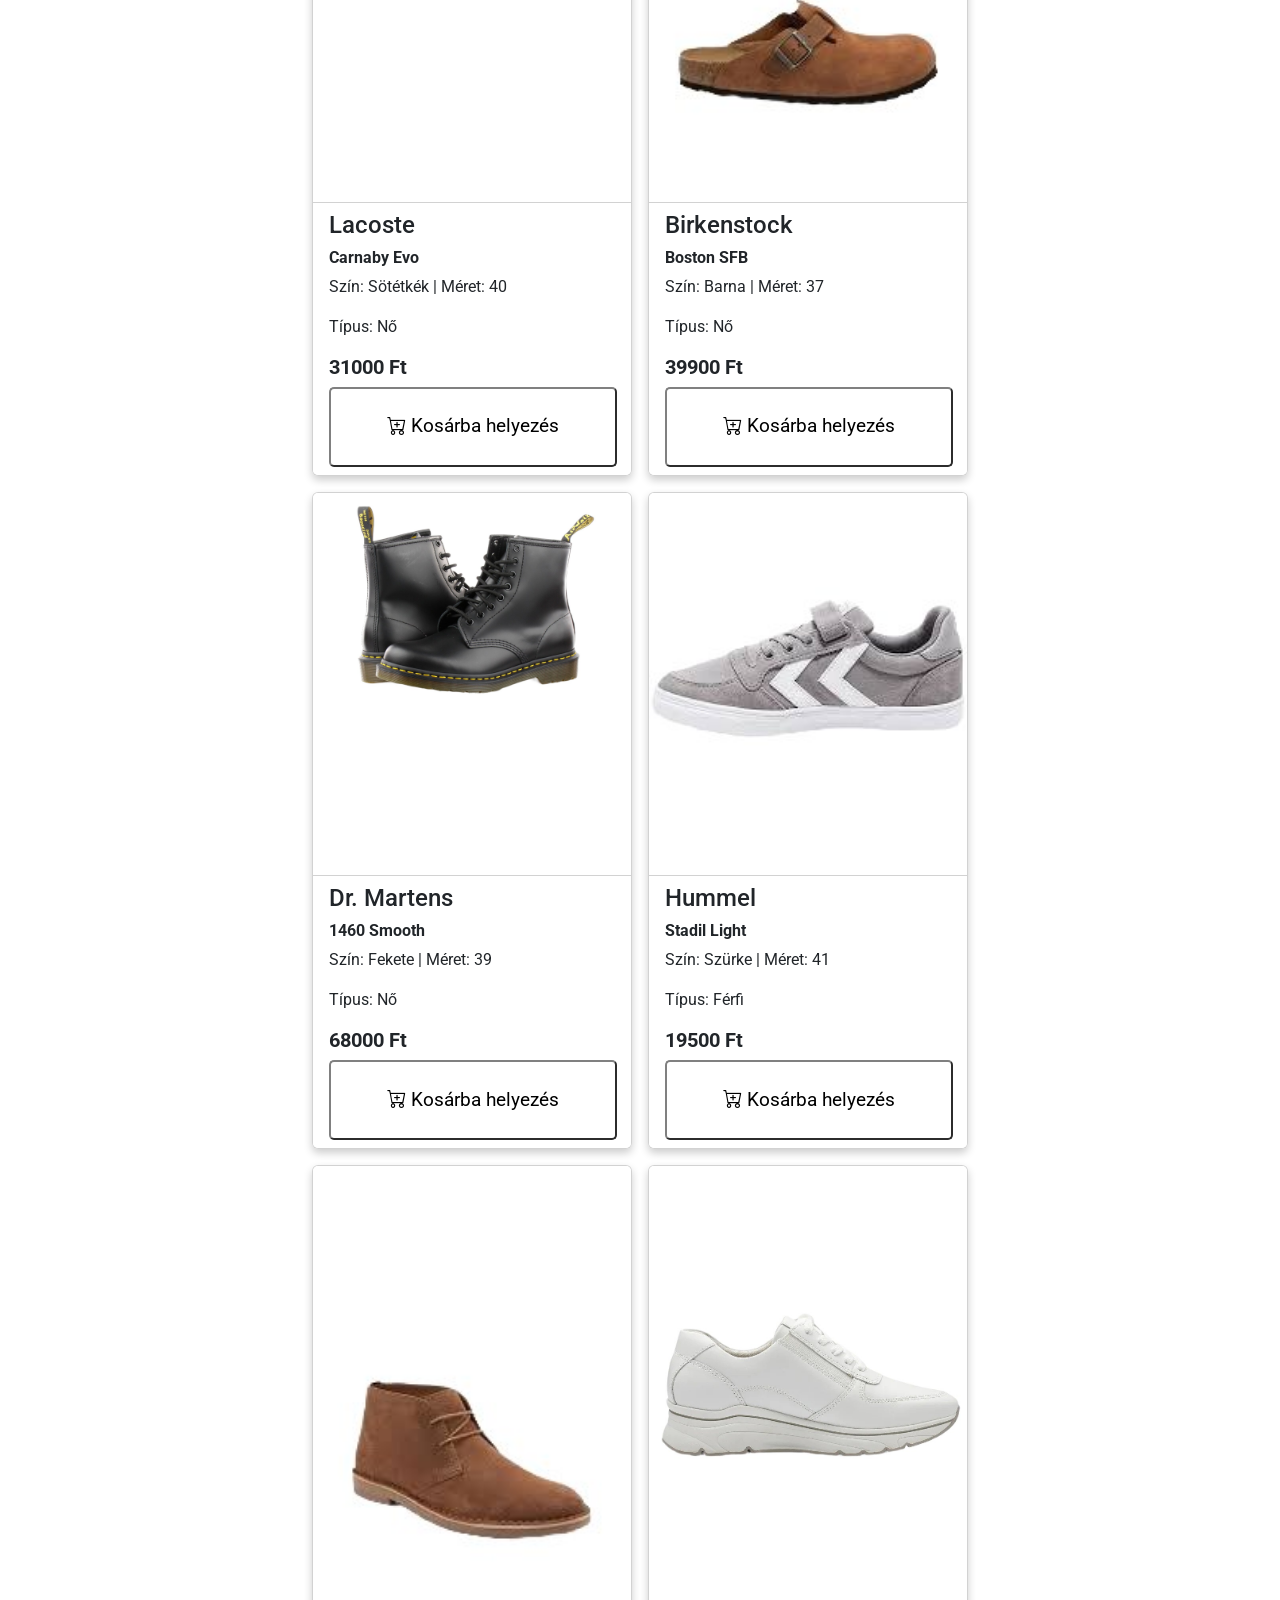
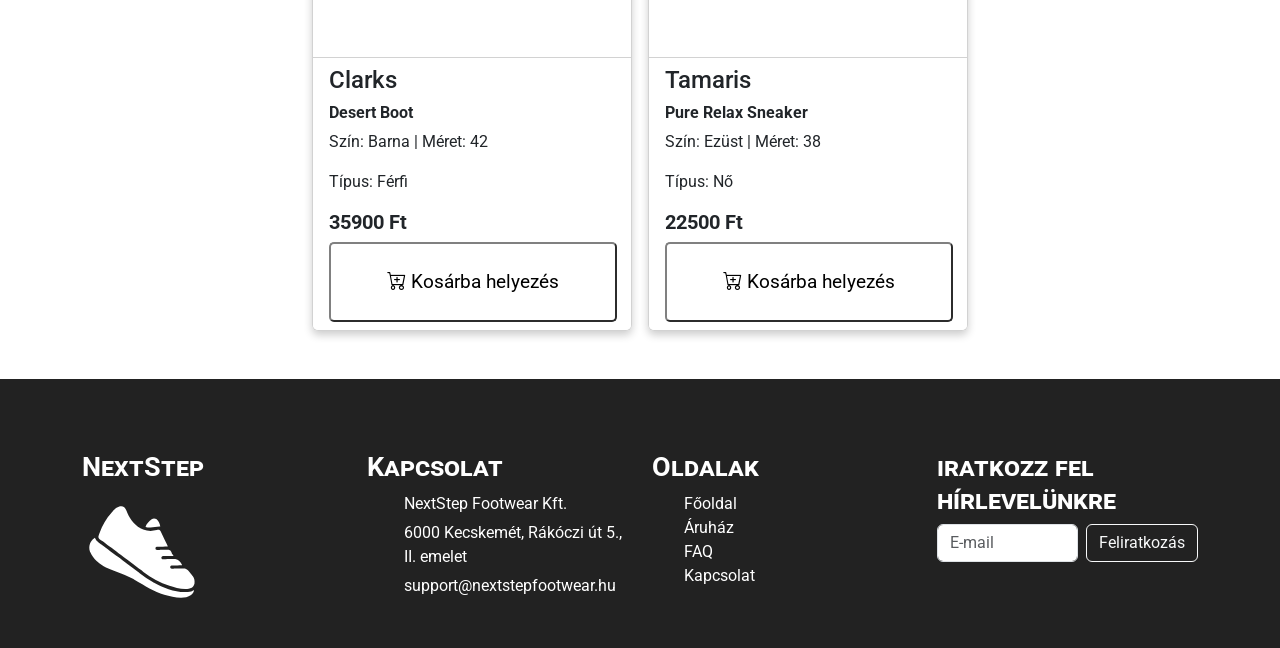
==== commit 48ce984e: "kesz" ====
--- a/aruhaz.html
+++ b/aruhaz.html
@@ -24,7 +24,7 @@
 
     <button id="kosarmodalgomb" class="ms-3 mb-3 mt-3" data-bs-target="#kosarModal" data-bs-toggle="modal"><i
             class="bi bi-cart kosaricon"></i> Kosaram megtekintése</button>
-    <div class="main d-flex mt-3">
+    <div class="main d-flex mt-4 mb-5">
         <div class="container-fluid w-75">
             <div class="row justify-content-center g-3" id="cipokcardok"></div>
         </div>
@@ -124,7 +124,7 @@
                             </div>
                             <div class="col-md-6 mb-3">
                                 <label for="ujAr" class="form-label">Ár (Forint)*</label>
-                                <input type="number" class="form-control" id="ujAr" required>
+                                <input type="number" class="form-control" id="ujAr" required></input>
                             </div>
                         </div>
                         <div class="mb-3">
@@ -152,7 +152,7 @@
                 </div>
                 <div class="modal-body">
                     <div class="mb-3">
-                        <label for="keresoinput" class="form-label">Márka: </label>
+                        <label for="form-label" class="form-label">Márka: </label>
                         <input type="text" class="form-control" id="keresoinput" placeholder="Kezdd el írni a márkát, amire keresni szeretnél">
                     </div>
                     <div class="fst-italic">
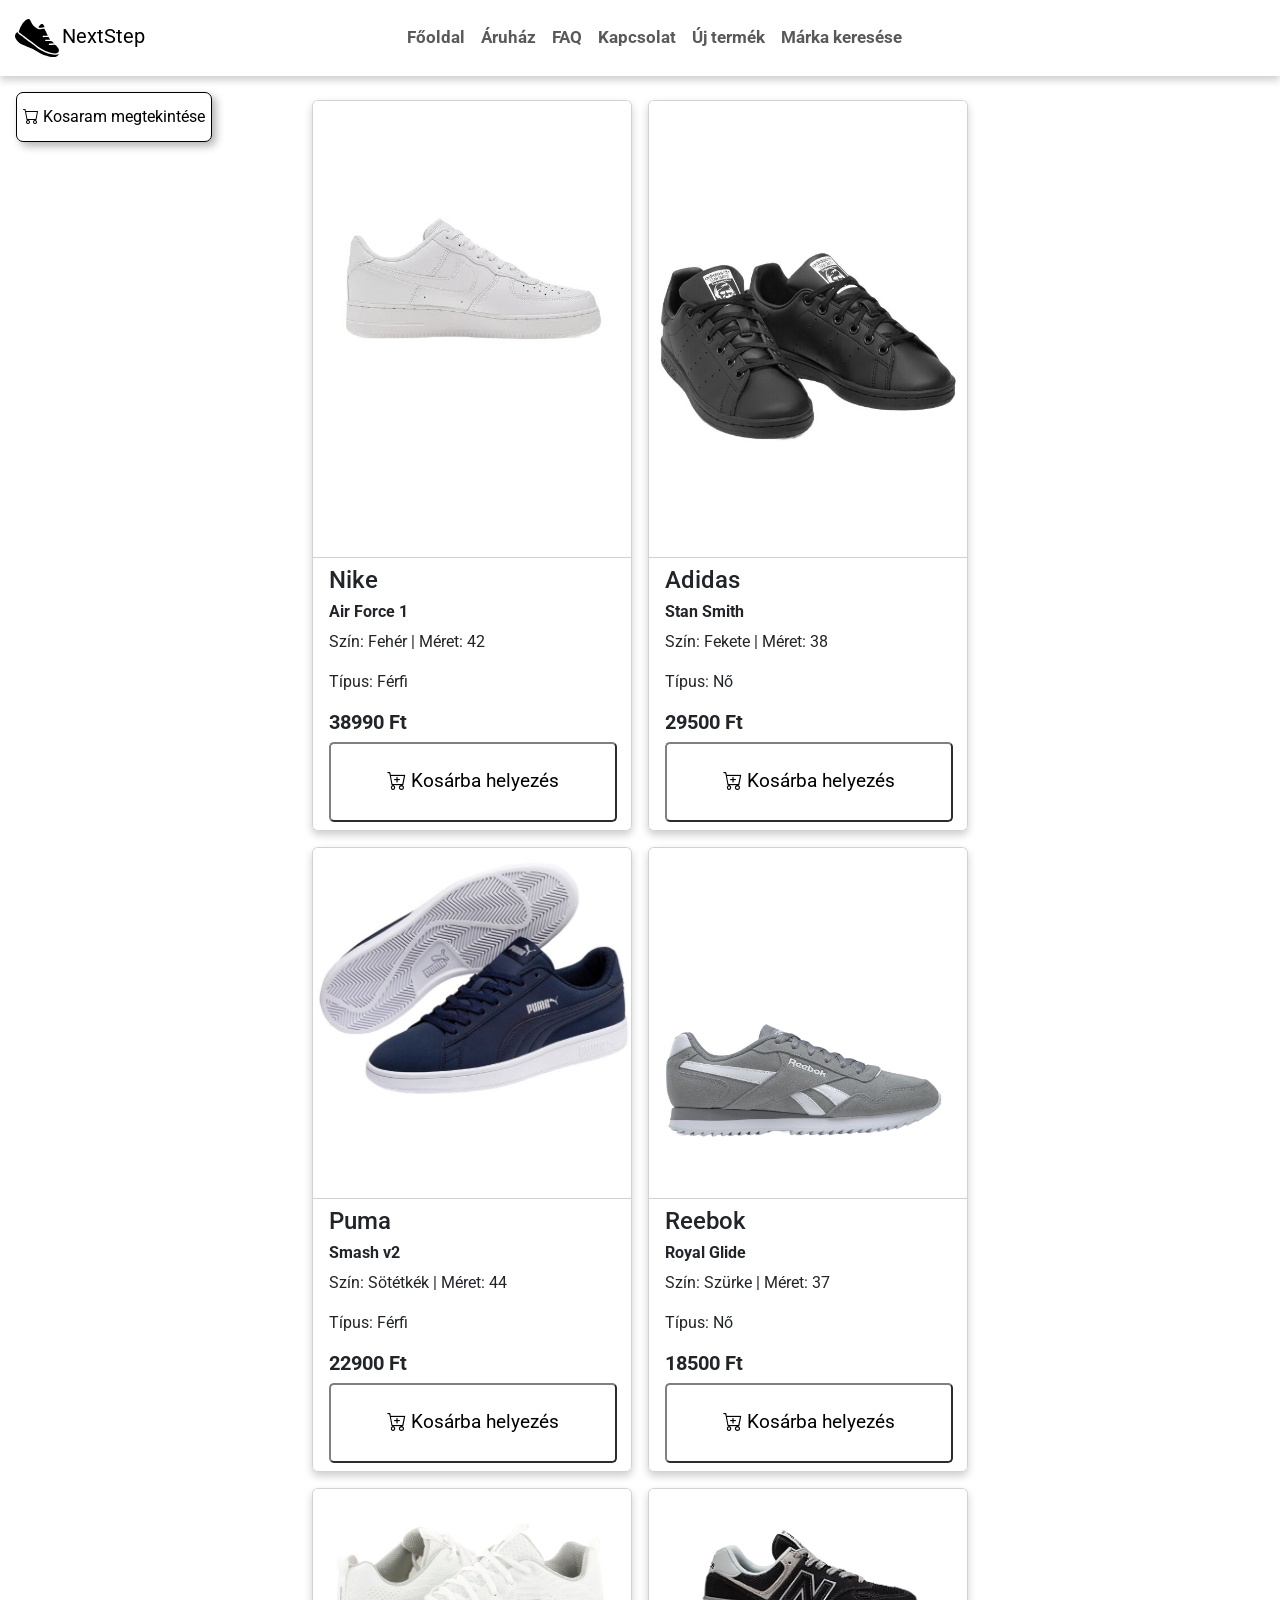
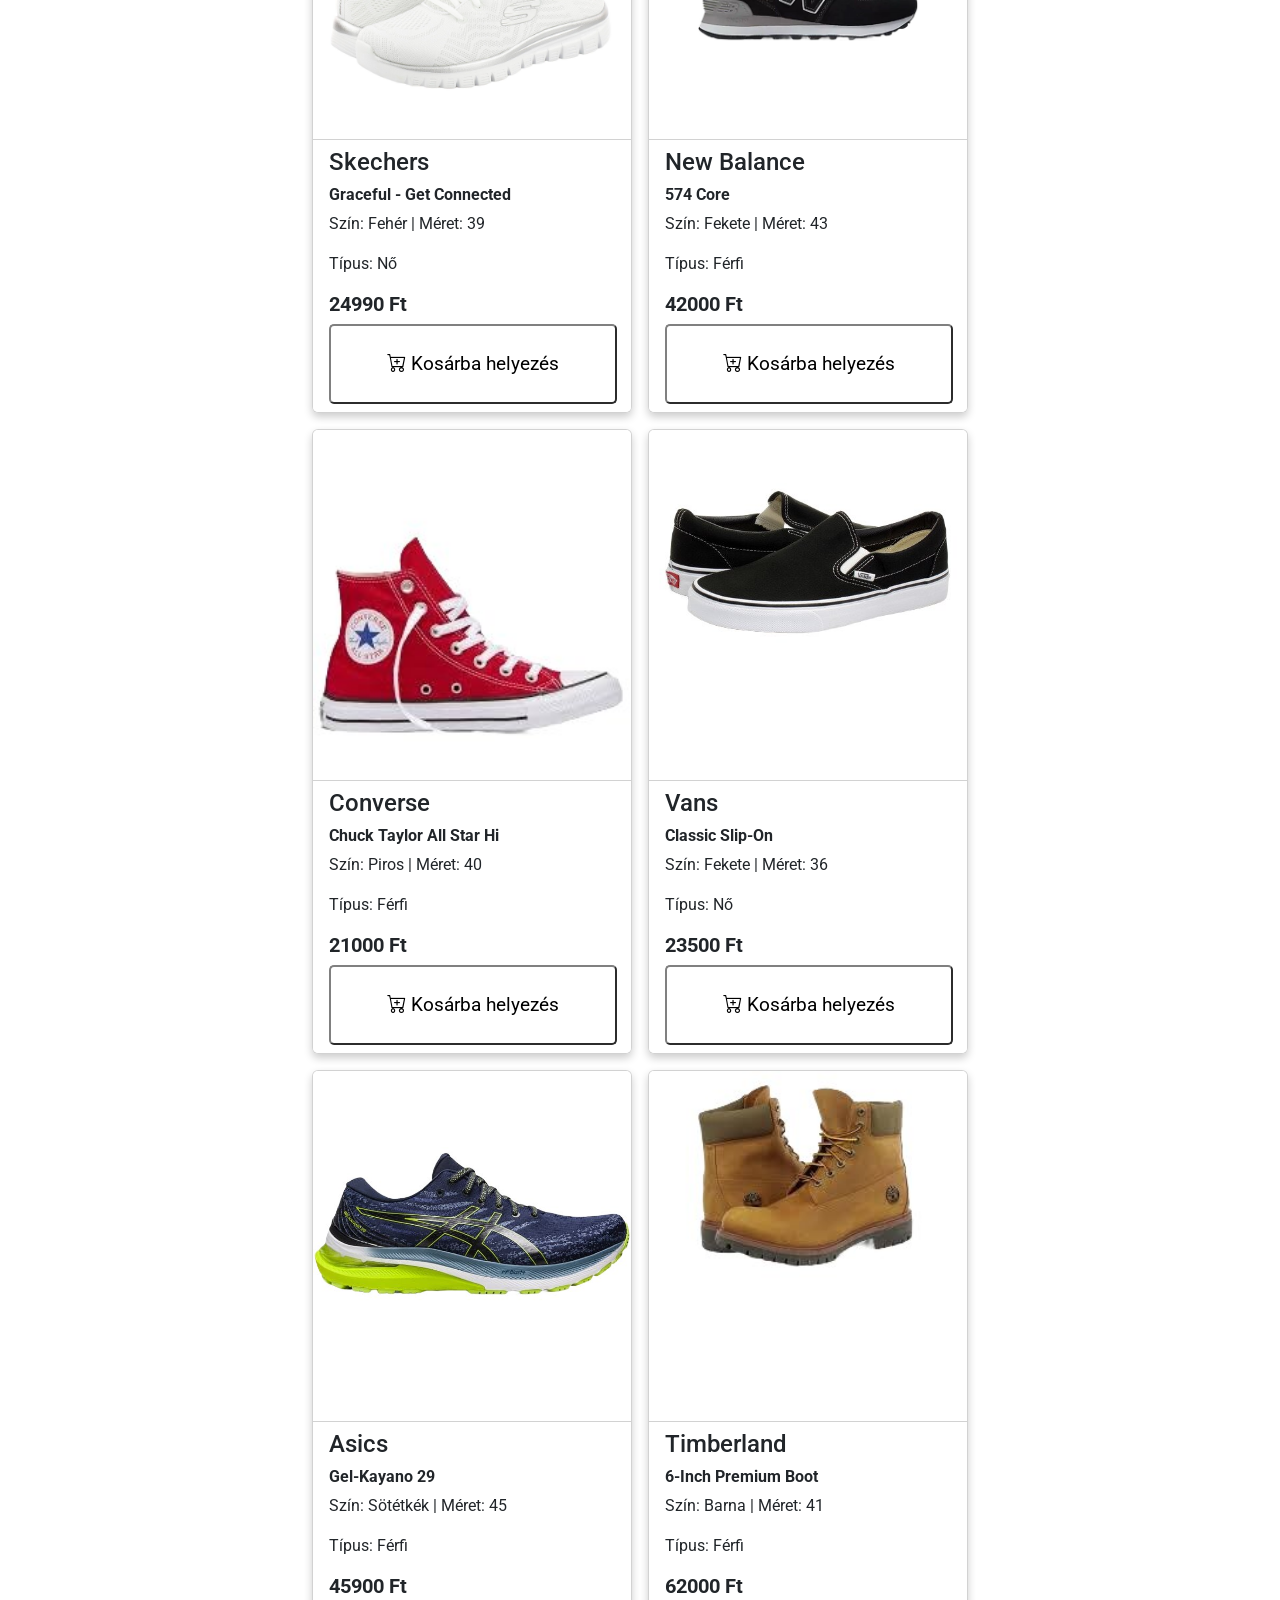
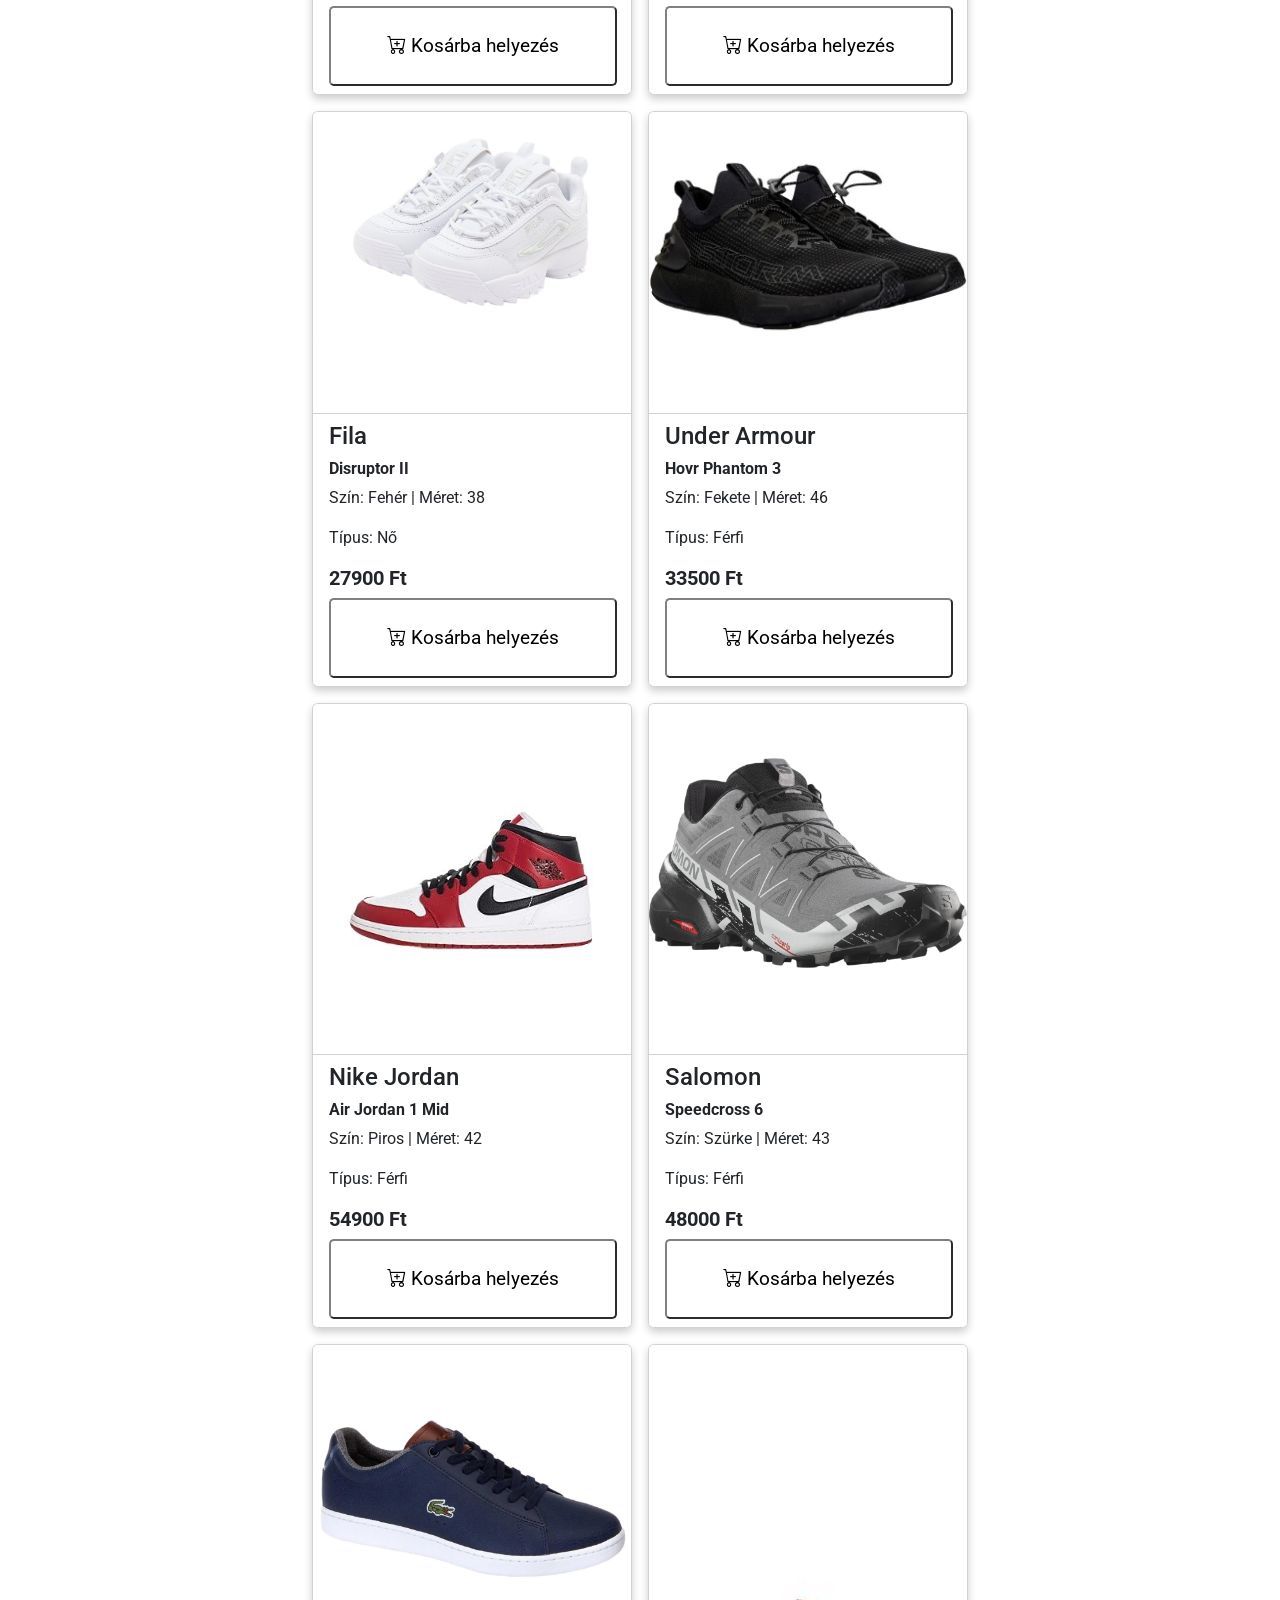
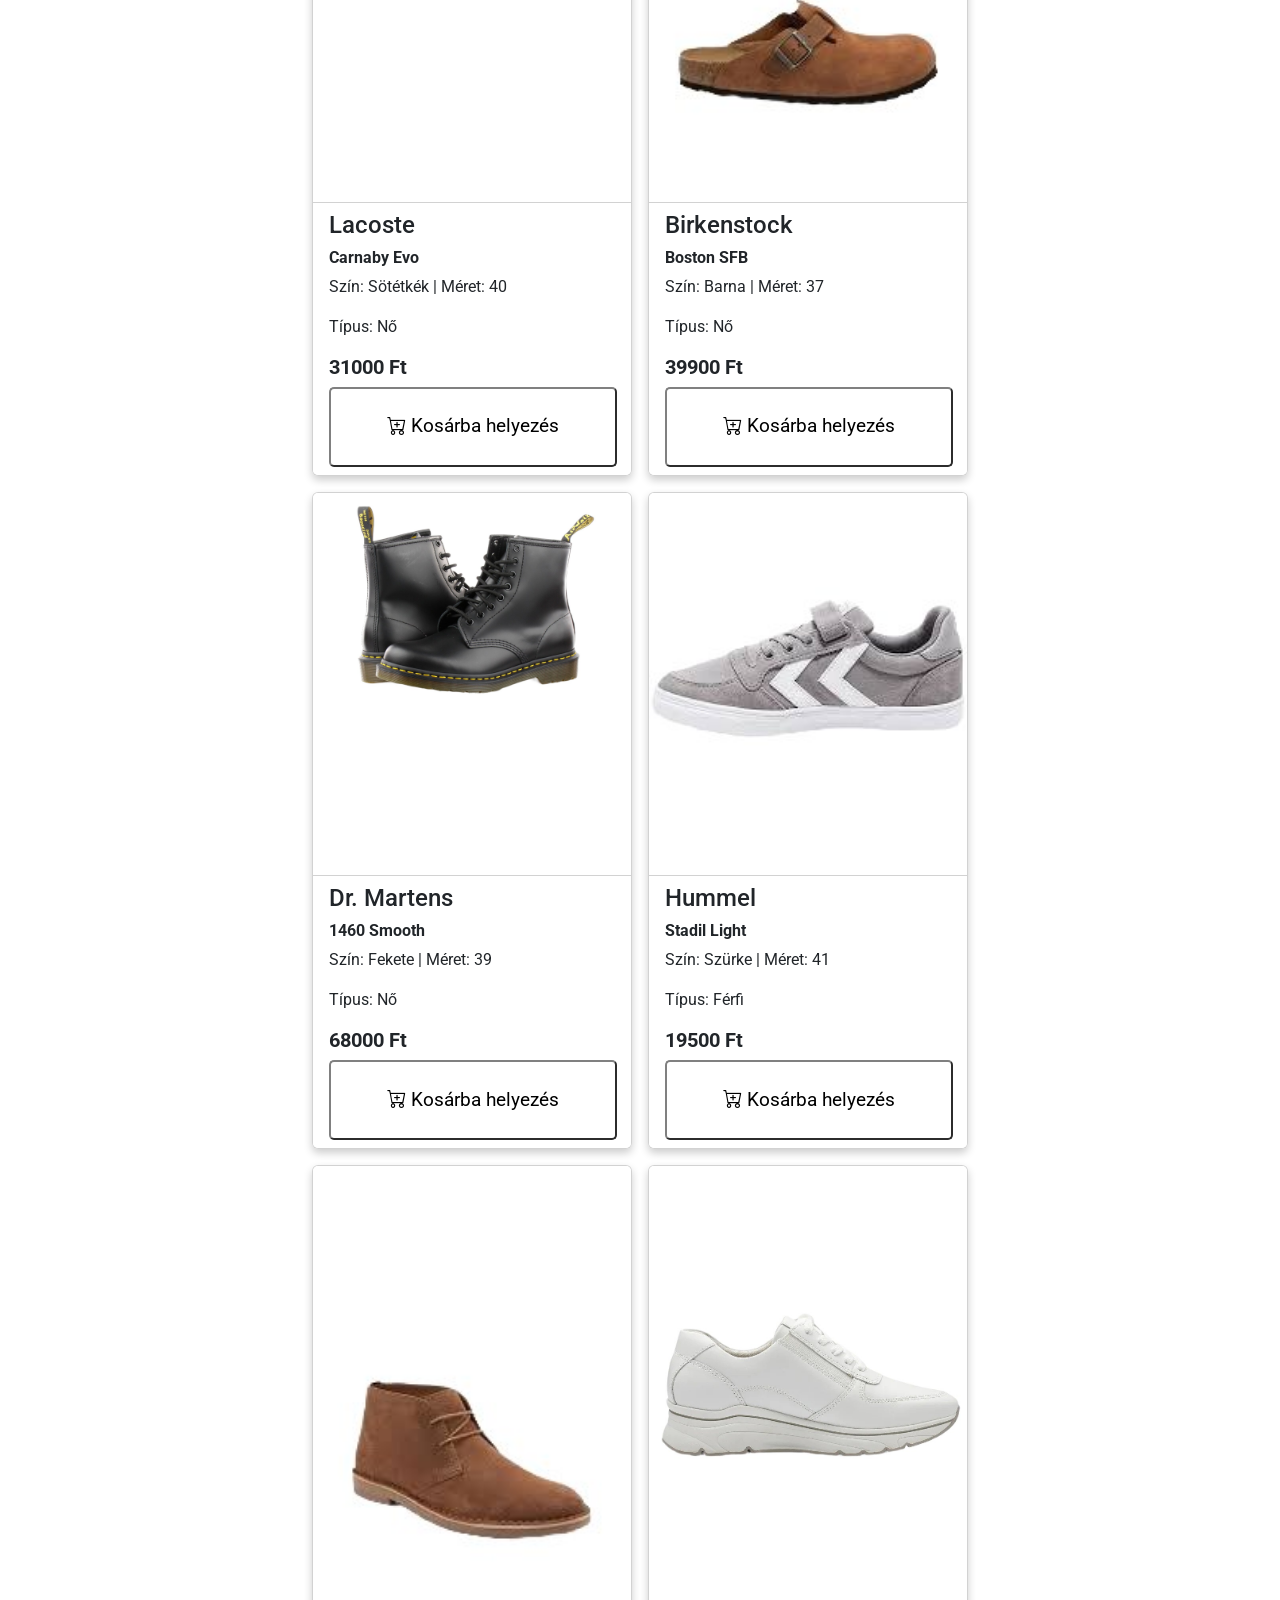
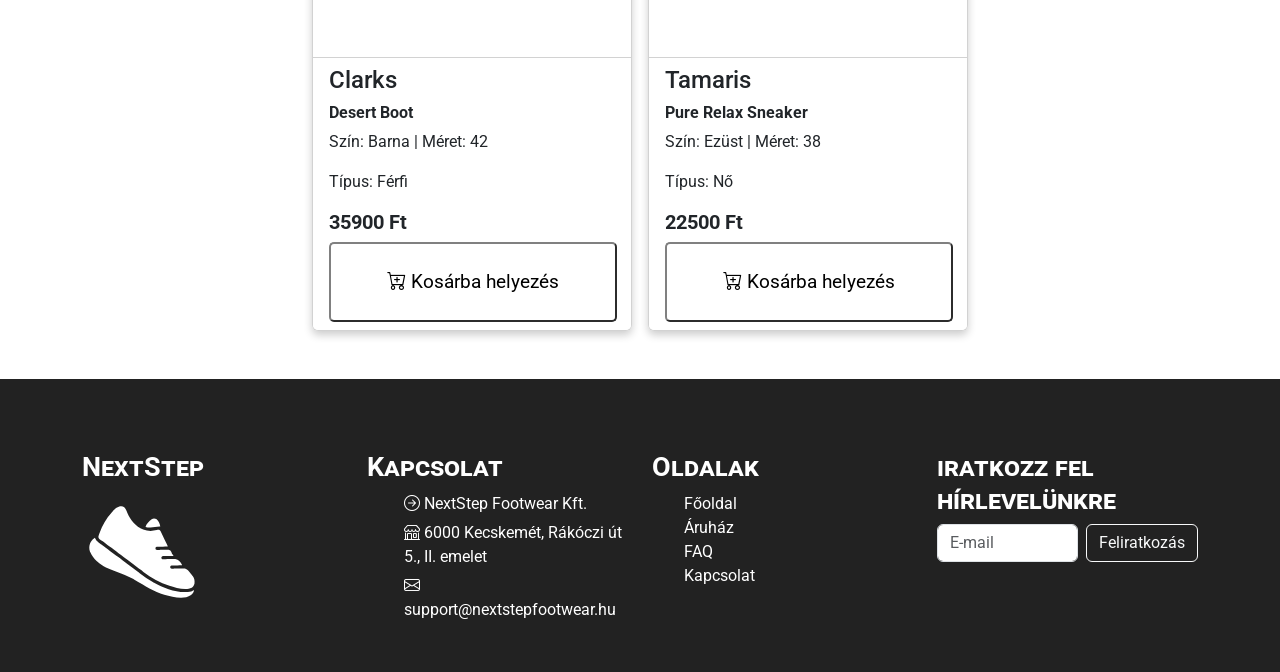
==== commit 5835f80c: "forma" ====
--- a/aruhaz.html
+++ b/aruhaz.html
@@ -124,7 +124,7 @@
                             </div>
                             <div class="col-md-6 mb-3">
                                 <label for="ujAr" class="form-label">Ár (Forint)*</label>
-                                <input type="number" class="form-control" id="ujAr" required></input>
+                                <input type="number" class="form-control" id="ujAr" required>
                             </div>
                         </div>
                         <div class="mb-3">
@@ -152,11 +152,13 @@
                 </div>
                 <div class="modal-body">
                     <div class="mb-3">
-                        <label for="form-label" class="form-label">Márka: </label>
-                        <input type="text" class="form-control" id="keresoinput" placeholder="Kezdd el írni a márkát, amire keresni szeretnél">
+                        <label for="keresoinput" class="form-label">Márka: </label>
+                        <input type="text" class="form-control" id="keresoinput"
+                            placeholder="Kezdd el írni a márkát, amire keresni szeretnél">
                     </div>
                     <div class="fst-italic">
-                        <span class="bi bi-info-square"></span> A megadott karakterek részleges egyezést keresnek az elérhető márkák között.
+                        <span class="bi bi-info-square"></span> A megadott karakterek részleges egyezést keresnek az
+                        elérhető márkák között.
                     </div>
                 </div>
                 <div class="modal-footer">
--- a/css/style.css
+++ b/css/style.css
@@ -222,3 +222,10 @@
 .ujtermekxd{
     cursor: pointer;
 }
+
+
+.ohmxdxxd{
+    margin-top: 17.5rem;
+    margin-bottom: 17.5rem;
+    text-align: center;
+}
